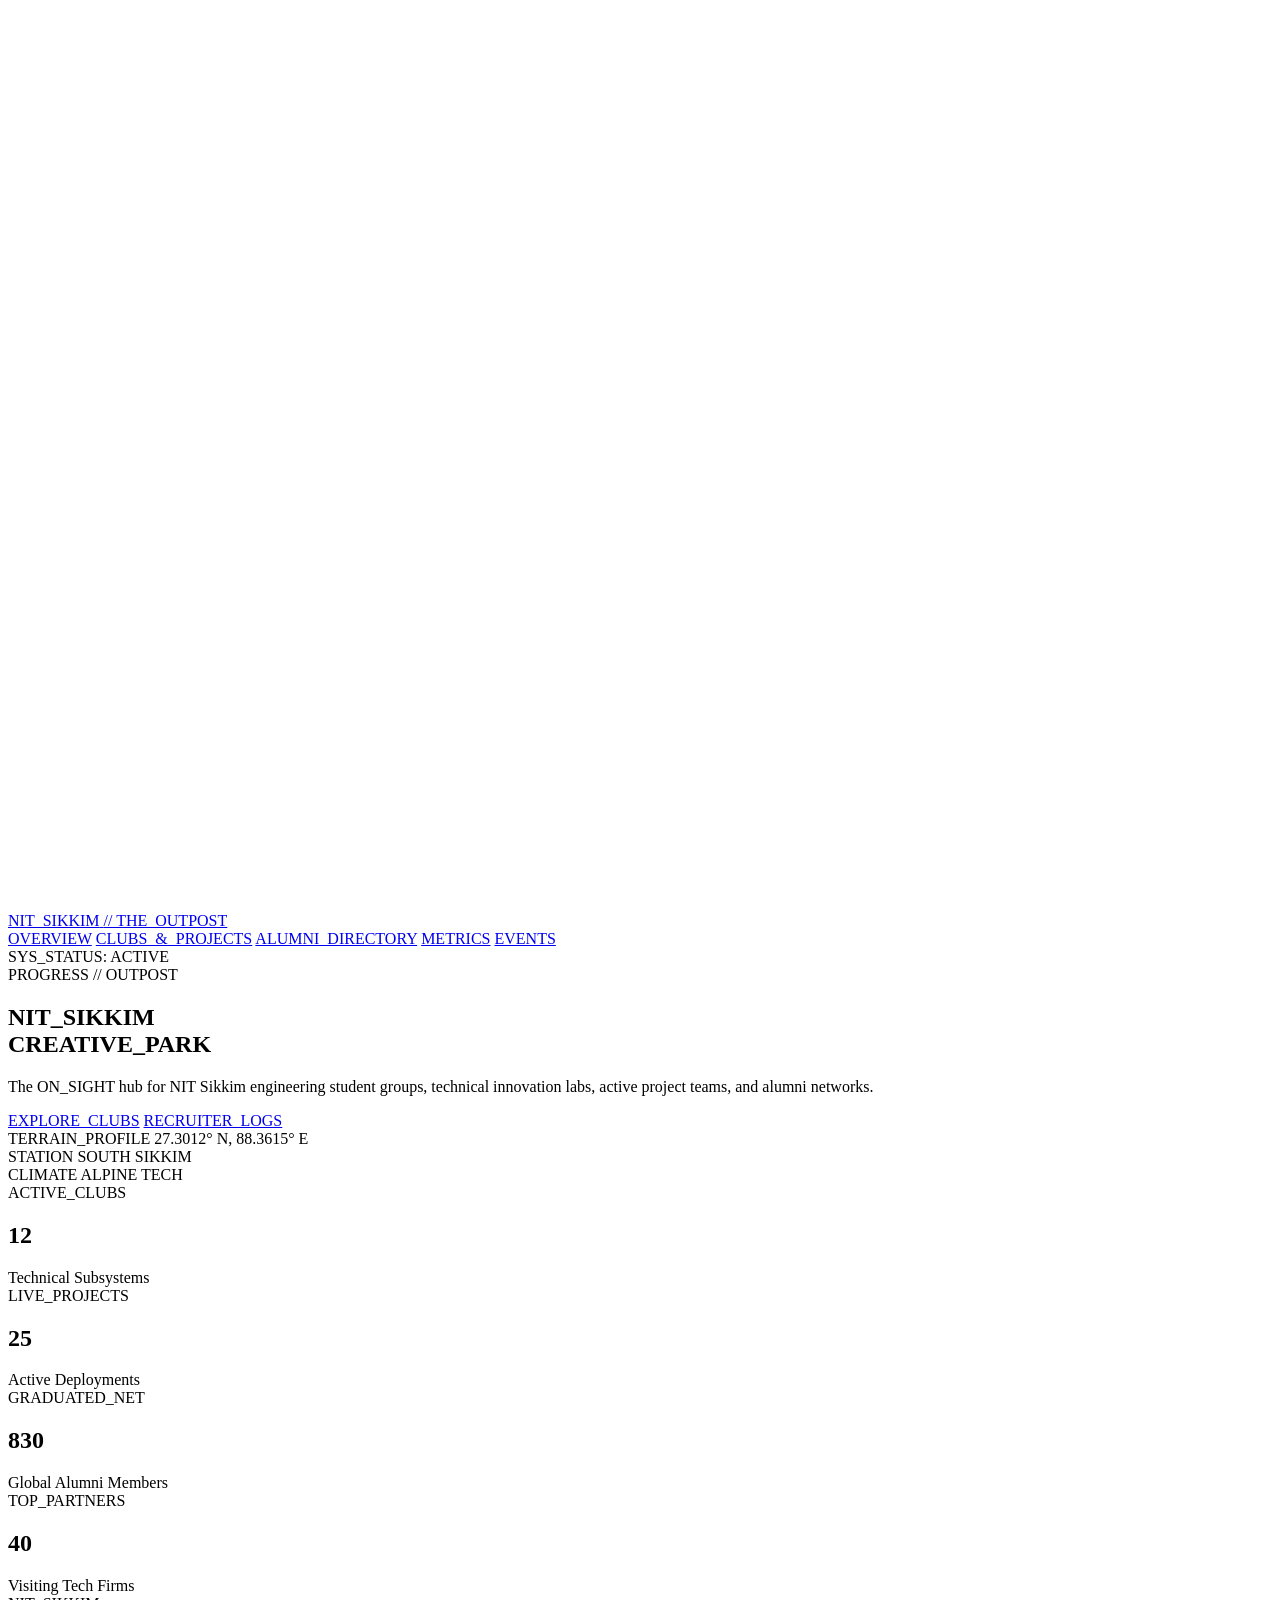
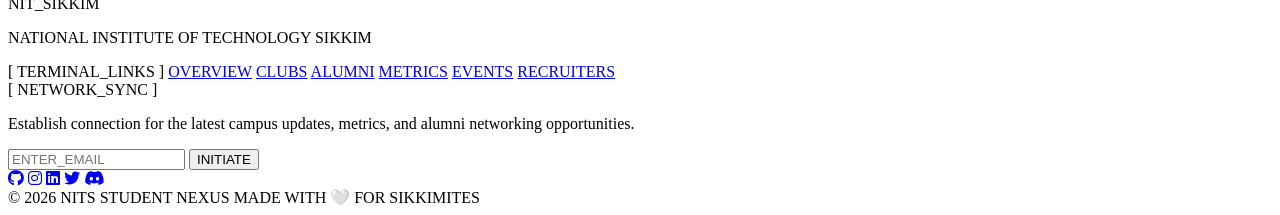
==== index.html @ b54455a4 "blank" ====
<!DOCTYPE html>
<html lang="en">
<head>
  <meta charset="UTF-8">
  <meta name="viewport" content="width=device-width, initial-scale=1.0">
  <title>CREATIVES-NIT SIKKIM</title>
  <link rel="preconnect" href="https://fonts.googleapis.com">
  <link rel="preconnect" href="https://fonts.gstatic.com" crossorigin>
  <link href="https://fonts.googleapis.com/css2?family=Space+Grotesk:wght@400;500;600;700&family=Space+Mono:wght@400;700&display=swap" rel="stylesheet">
  <link rel="stylesheet" href="styles.css">
  <link rel="stylesheet" href="https://cdnjs.cloudflare.com/ajax/libs/font-awesome/6.4.0/css/all.min.css">
</head>
<body>

  <canvas id="mountain-canvas"></canvas>

  <header class="navbar">
    <div class="nav-container">
      <a href="index.html" class="brand">
        <span class="brand-title">NIT_SIKKIM</span>
        <span class="label-mono brand-tag">// THE_OUTPOST</span>
      </a>
      
      <nav class="nav-links">
        <a href="index.html" class="nav-link">OVERVIEW</a>
        <a href="clubs.html" class="nav-link">CLUBS_&_PROJECTS</a>
        <a href="alumni.html" class="nav-link">ALUMNI_DIRECTORY</a>
        <a href="metrics.html" class="nav-link">METRICS</a>
        <a href="events.html" class="nav-link">EVENTS</a>
      </nav>

      <div class="nav-status">
        <span class="status-dot"></span>
        <span class="label-mono">SYS_STATUS: ACTIVE</span>
      </div>
    </div>
  </header>

  <main>
    <section class="hero-section">
      <div class="hero-content">
        <div class="hud-badge">
          <span class="label-mono">PROGRESS // OUTPOST</span>
        </div>
        <h1 class="headline-xl">NIT_SIKKIM<br><span class="text-glow">CREATIVE_PARK</span></h1>
        <p class="body-md hero-description">
          The ON_SIGHT hub for NIT Sikkim engineering student groups, technical innovation labs, active project teams, and alumni networks.
        </p>
        <div class="hero-actions">
          <a href="clubs.html" class="btn btn-primary">EXPLORE_CLUBS</a>
          <a href="companies.html" class="btn btn-ghost">RECRUITER_LOGS</a>
        </div>
      </div>

      <div class="terrain-hud glass-card">
        <div class="hud-header">
          <span class="label-mono">TERRAIN_PROFILE</span>
          <span class="label-mono">27.3012° N, 88.3615° E</span>
        </div>
        <div class="topography-graphic">
          <div class="topo-line line-1"></div>
          <div class="topo-line line-2"></div>
          <div class="topo-line line-3"></div>
        </div>
        <div class="hud-footer">
          <div class="hud-stat">
            <span class="label-mono">STATION</span>
            <span class="hud-val">SOUTH SIKKIM</span>
          </div>
          <div class="hud-stat">
            <span class="label-mono">CLIMATE</span>
            <span class="hud-val">ALPINE TECH</span>
          </div>
        </div>
      </div>
    </section>

    <section class="stats-section">
      <div class="grid-container stats-grid">
        <div class="glass-card stat-card">
          <span class="label-mono">ACTIVE_CLUBS</span>
          <h2 class="headline-lg count-up" data-target="12">0</h2>
          <span class="label-mono text-muted">Technical Subsystems</span>
        </div>
        <div class="glass-card stat-card">
          <span class="label-mono">LIVE_PROJECTS</span>
          <h2 class="headline-lg count-up" data-target="48">0</h2>
          <span class="label-mono text-muted">Active Deployments</span>
        </div>
        <div class="glass-card stat-card">
          <span class="label-mono">GRADUATED_NET</span>
          <h2 class="headline-lg count-up" data-target="1659">0</h2>
          <span class="label-mono text-muted">Global Alumni Members</span>
        </div>
        <div class="glass-card stat-card">
          <span class="label-mono">TOP_PARTNERS</span>
          <h2 class="headline-lg count-up" data-target="85">0</h2>
          <span class="label-mono text-muted">Visiting Tech Firms</span>
        </div>
      </div>
    </section>
  </main>

  <div id="footer-container"></div>

  <script src="script.js"></script>
</body>
</html>
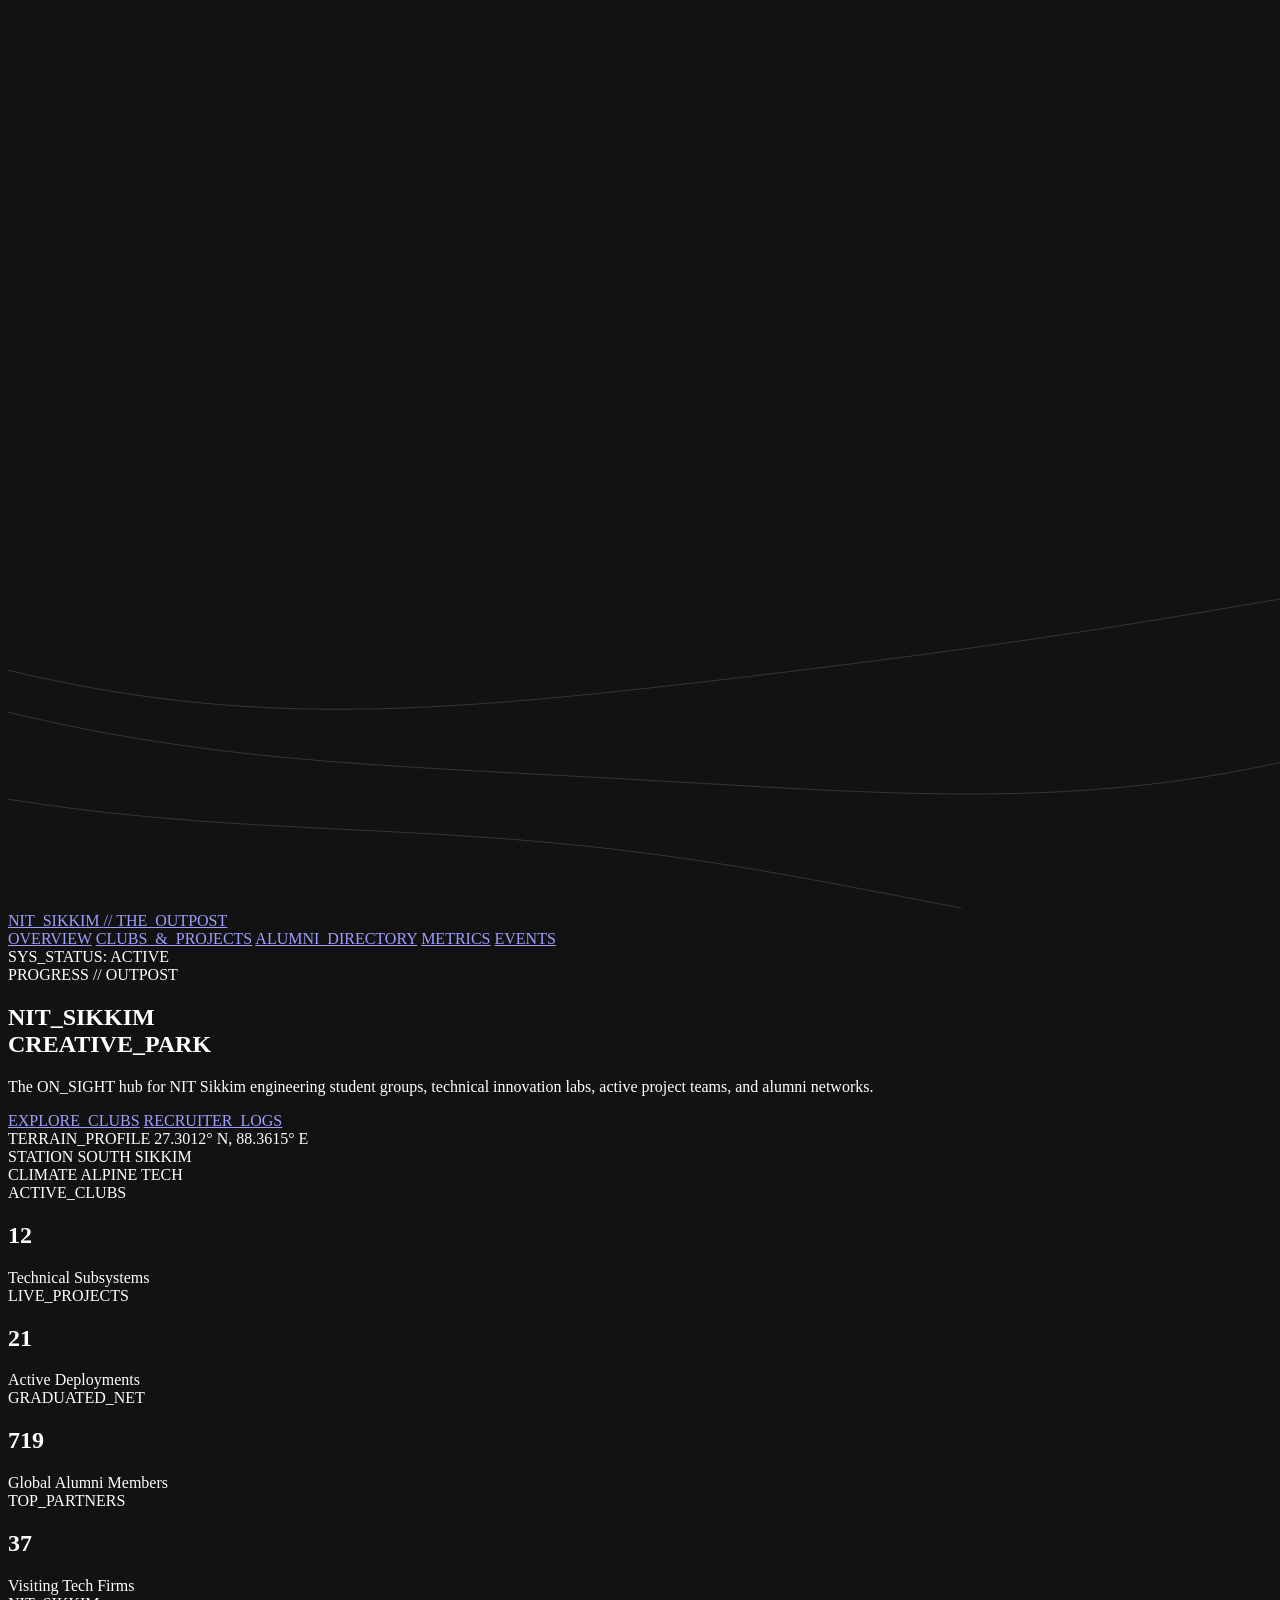
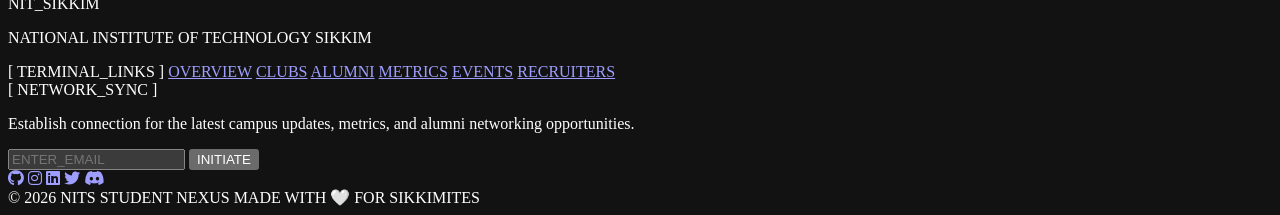
==== commit ad13d3f0: "meta tags and banner text updated to remove the word "recruiters" and replace it with "students" in " ====
--- a/index.html
+++ b/index.html
@@ -3,7 +3,60 @@
 <head>
   <meta charset="UTF-8">
   <meta name="viewport" content="width=device-width, initial-scale=1.0">
-  <title>CREATIVES-NIT SIKKIM</title>
+  <title>NIT Sikkim - Creative_Park</title>
+  <meta name="description" content="Explore NIT Sikkim student clubs, engineering projects, innovation labs, events, recruitment partners, and the alumni network in one creative hub.">
+  <meta name="keywords" content="NIT Sikkim, NIT Sikkim clubs, NIT Sikkim projects, engineering student groups, alumni network, technical innovation, Sikkim">
+  <meta name="author" content="NIT Sikkim Creative Park">
+  <meta name="application-name" content="NIT Sikkim Creative Park">
+  <meta name="theme-color" content="#131313">
+  <meta name="color-scheme" content="dark">
+  <meta name="apple-mobile-web-app-capable" content="yes">
+  <meta name="apple-mobile-web-app-title" content="NIT Sikkim Creative Park">
+  <meta name="apple-mobile-web-app-status-bar-style" content="black-translucent">
+  <meta name="robots" content="index, follow">
+  <meta name="googlebot" content="index, follow, max-image-preview:large">
+  <meta name="referrer" content="strict-origin-when-cross-origin">
+  <meta name="format-detection" content="telephone=no">
+
+  <link rel="canonical" href="https://codersonet.github.io/nitsikkim-creatives/">
+  <link rel="icon" href="favicon.svg" type="image/svg+xml">
+  <link rel="mask-icon" href="favicon.svg" color="#e4e2e0">
+  <link rel="apple-touch-icon" href="favicon.svg">
+
+  <meta property="og:type" content="website">
+  <meta property="og:site_name" content="NIT Sikkim Creative Park">
+  <meta property="og:title" content="NIT Sikkim Creative Park">
+  <meta property="og:description" content="The hub for NIT Sikkim engineering clubs, innovation projects, events, students, and alumni.">
+  <meta property="og:url" content="https://codersonet.github.io/nitsikkim-creatives/">
+  <meta property="og:locale" content="en_IN">
+  <meta property="og:image" content="https://codersonet.github.io/nitsikkim-creatives/social-preview.svg">
+  <meta property="og:image:secure_url" content="https://codersonet.github.io/nitsikkim-creatives/social-preview.svg">
+  <meta property="og:image:type" content="image/svg+xml">
+  <meta property="og:image:width" content="1200">
+  <meta property="og:image:height" content="630">
+  <meta property="og:image:alt" content="NIT Sikkim Creative Park: clubs, projects, alumni, and events">
+
+  <meta name="twitter:card" content="summary">
+  <meta name="twitter:title" content="NIT Sikkim Creative Park">
+  <meta name="twitter:description" content="The hub for NIT Sikkim engineering clubs, innovation projects, events, students, and alumni.">
+  <meta name="twitter:image" content="https://codersonet.github.io/nitsikkim-creatives/social-preview.svg">
+  <meta name="twitter:image:alt" content="NIT Sikkim Creative Park: clubs, projects, alumni, and events">
+
+  <script type="application/ld+json">
+    {
+      "@context": "https://schema.org",
+      "@type": "EducationalOrganization",
+      "name": "NIT Sikkim Creative Park",
+      "url": "https://codersonet.github.io/nitsikkim-creatives/",
+      "description": "A creative hub for NIT Sikkim engineering clubs, innovation projects, events, stud, and alumni.",
+      "parentOrganization": {
+        "@type": "CollegeOrUniversity",
+        "name": "National Institute of Technology Sikkim",
+        "alternateName": "NIT Sikkim"
+      }
+    }
+  </script>
+
   <link rel="preconnect" href="https://fonts.googleapis.com">
   <link rel="preconnect" href="https://fonts.gstatic.com" crossorigin>
   <link href="https://fonts.googleapis.com/css2?family=Space+Grotesk:wght@400;500;600;700&family=Space+Mono:wght@400;700&display=swap" rel="stylesheet">
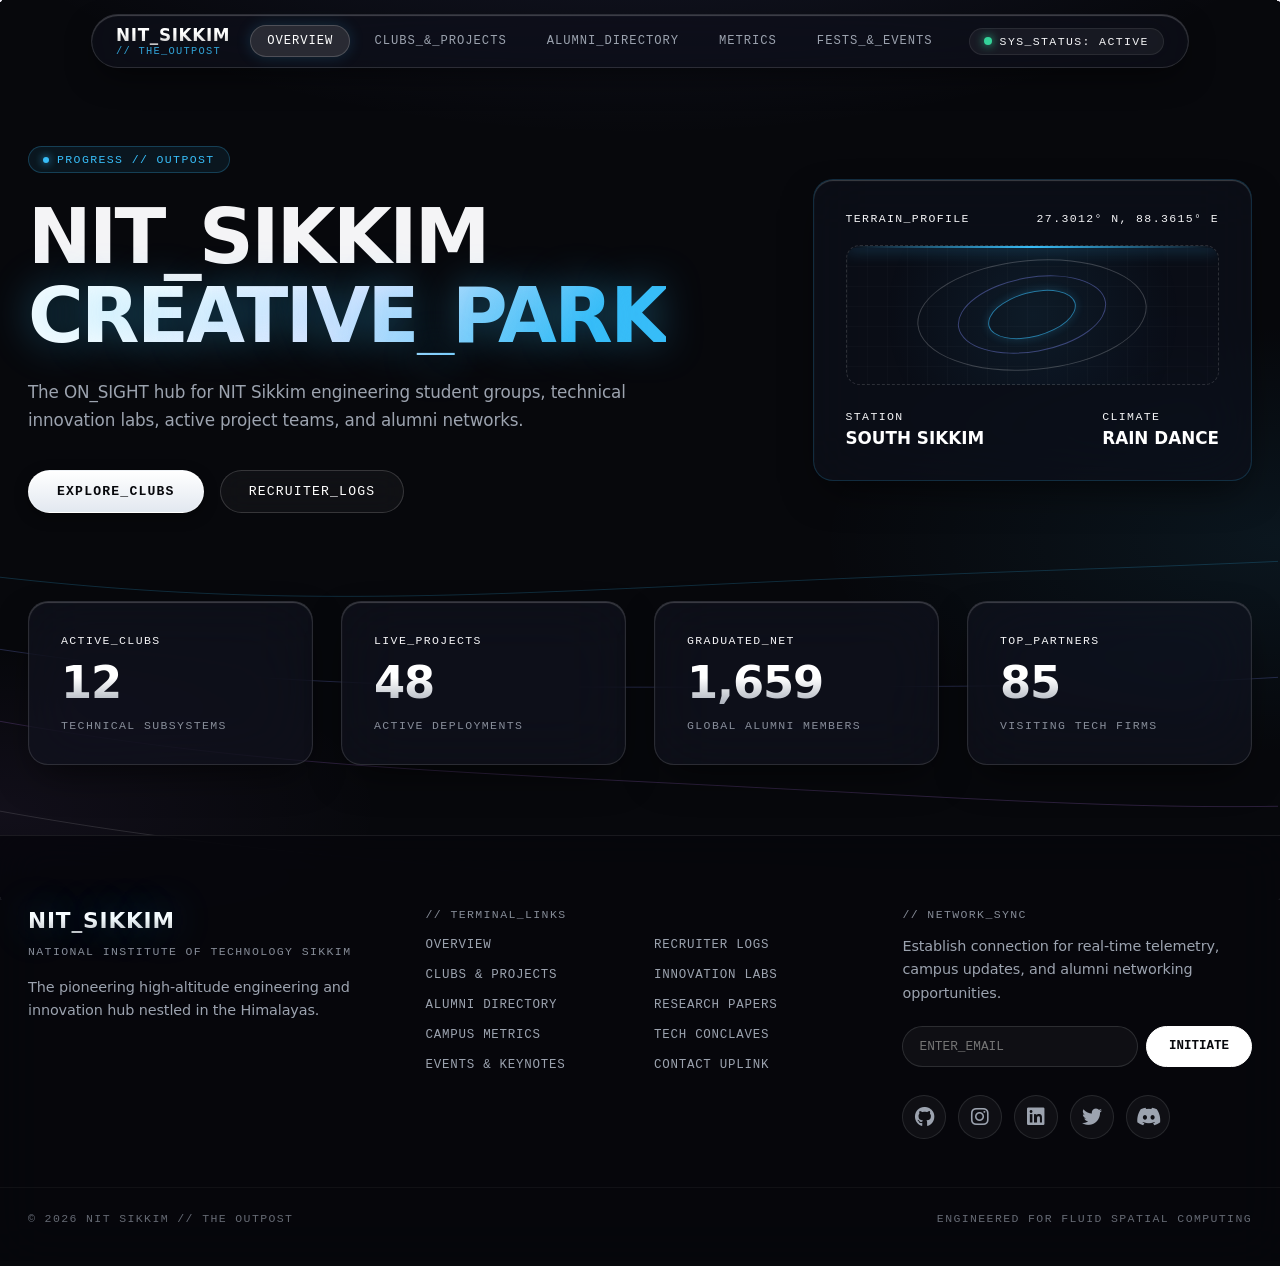
==== commit f4f90184: "updated v2.0.2.6.10" ====
--- a/index.html
+++ b/index.html
@@ -79,7 +79,7 @@
         <a href="clubs.html" class="nav-link">CLUBS_&_PROJECTS</a>
         <a href="alumni.html" class="nav-link">ALUMNI_DIRECTORY</a>
         <a href="metrics.html" class="nav-link">METRICS</a>
-        <a href="events.html" class="nav-link">EVENTS</a>
+        <a href="events.html" class="nav-link">FESTS_&_EVENTS</a>
       </nav>
 
       <div class="nav-status">
@@ -122,7 +122,7 @@
           </div>
           <div class="hud-stat">
             <span class="label-mono">CLIMATE</span>
-            <span class="hud-val">ALPINE TECH</span>
+            <span class="hud-val">RAIN DANCE</span>
           </div>
         </div>
       </div>
--- a/styles.css
+++ b/styles.css
@@ -0,0 +1,1779 @@
+/* ==========================================================================
+   NIT SIKKIM // THE OUTPOST
+   Futuristic WWDC-Inspired Spatial Design System
+   Crafted with Apple Human Interface & Emil Kowalski Design Engineering Principles
+   ========================================================================== */
+
+:root {
+  /* Futuristic WWDC Spatial Palette */
+  --surface: #07080c;
+  --surface-dim: #050608;
+  --surface-bright: #1c1e28;
+  --surface-container-lowest: #030406;
+  --surface-container-low: #0c0e15;
+  --surface-container: #121420;
+  --surface-container-high: #1a1d2c;
+  --surface-container-highest: #24283c;
+
+  /* Translucent Liquid Glass Materials */
+  --glass-bg: rgba(18, 20, 32, 0.62);
+  --glass-bg-hover: rgba(26, 29, 46, 0.72);
+  --glass-border: rgba(255, 255, 255, 0.12);
+  --glass-border-hover: rgba(255, 255, 255, 0.28);
+  --glass-specular: inset 0 1px 1px 0 rgba(255, 255, 255, 0.2);
+
+  /* Apple / WWDC Keynote Accents */
+  --wwdc-cyan: #38bdf8;
+  --wwdc-indigo: #818cf8;
+  --wwdc-purple: #c084fc;
+  --wwdc-emerald: #34d399;
+  --wwdc-glow: rgba(56, 189, 248, 0.35);
+
+  --on-surface: #f4f4f6;
+  --on-surface-variant: #9ca3af;
+  --outline: #4b5563;
+  --outline-variant: rgba(255, 255, 255, 0.08);
+
+  --primary: #ffffff;
+  --on-primary: #07080c;
+  --secondary: #d1d5db;
+  --tertiary: #ffffff;
+
+  /* Motion & Easing Curves (WWDC Fluid Springs & Emil Curves) */
+  --ease-spring: cubic-bezier(0.16, 1, 0.3, 1);
+  --ease-out: cubic-bezier(0.23, 1, 0.32, 1);
+  --ease-in-out: cubic-bezier(0.77, 0, 0.175, 1);
+
+  /* Typography */
+  --font-heading: -apple-system, BlinkMacSystemFont, 'SF Pro Display', 'Space Grotesk', system-ui, sans-serif;
+  --font-mono: 'Space Mono', SFMono-Regular, Menlo, Monaco, Consolas, monospace;
+
+  /* Spatial Geometry */
+  --radius-sm: 6px;
+  --radius-default: 10px;
+  --radius-md: 14px;
+  --radius-lg: 20px;
+  --radius-pill: 9999px;
+
+  /* Layout Spacing */
+  --gutter: 28px;
+  --max-width: 1360px;
+}
+
+/* --------------------------------------------------------------------------
+   Global Reset & Base Foundations
+   -------------------------------------------------------------------------- */
+*, *::before, *::after {
+  box-sizing: border-box;
+  margin: 0;
+  padding: 0;
+  -webkit-font-smoothing: antialiased;
+  -moz-osx-font-smoothing: grayscale;
+}
+
+html {
+  scroll-behavior: smooth;
+  background-color: var(--surface);
+  color: var(--on-surface);
+  font-family: var(--font-heading);
+  text-rendering: optimizeLegibility;
+}
+
+body {
+  overflow-x: hidden;
+  position: relative;
+  min-height: 100vh;
+  display: flex;
+  flex-direction: column;
+  background-color: var(--surface);
+  background-image: 
+    radial-gradient(ellipse 80% 50% at 50% -20%, rgba(129, 140, 248, 0.15), transparent 70%),
+    radial-gradient(ellipse 60% 40% at 100% 60%, rgba(56, 189, 248, 0.08), transparent 60%),
+    radial-gradient(ellipse 50% 30% at 0% 90%, rgba(192, 132, 252, 0.06), transparent 60%);
+  background-attachment: fixed;
+}
+
+main {
+  flex: 1;
+  position: relative;
+  z-index: 1;
+}
+
+/* --------------------------------------------------------------------------
+   Dynamic Mountain & Ambient Spatial Canvas
+   -------------------------------------------------------------------------- */
+#mountain-canvas {
+  position: fixed;
+  top: 0;
+  left: 0;
+  width: 100vw;
+  height: 100vh;
+  z-index: 0;
+  pointer-events: none;
+  opacity: 1;
+  transition: opacity 300ms ease;
+}
+
+/* --------------------------------------------------------------------------
+   Typography Hierarchy (Optical Sizing, Tracking & Tight Leading)
+   -------------------------------------------------------------------------- */
+.headline-xl {
+  font-size: clamp(2.75rem, 7vw, 4.75rem);
+  font-weight: 800;
+  line-height: 1.04;
+  letter-spacing: -0.035em;
+  font-optical-sizing: auto;
+}
+
+.headline-lg {
+  font-size: clamp(1.85rem, 4.5vw, 2.75rem);
+  font-weight: 700;
+  line-height: 1.14;
+  letter-spacing: -0.025em;
+  font-optical-sizing: auto;
+}
+
+.body-md {
+  font-size: 1.05rem;
+  font-weight: 400;
+  line-height: 1.65;
+  color: var(--on-surface-variant);
+  letter-spacing: -0.008em;
+}
+
+.label-mono {
+  font-family: var(--font-mono);
+  font-size: 0.72rem;
+  letter-spacing: 0.12em;
+  text-transform: uppercase;
+  font-weight: 500;
+}
+
+/* WWDC Glow & Text Accents */
+.text-glow {
+  background: linear-gradient(135deg, #ffffff 20%, #e0e7ff 50%, var(--wwdc-cyan) 85%);
+  -webkit-background-clip: text;
+  background-clip: text;
+  -webkit-text-fill-color: transparent;
+  display: inline-block;
+  text-shadow: 0 0 40px rgba(56, 189, 248, 0.4);
+}
+
+.text-muted {
+  color: var(--on-surface-variant);
+  opacity: 0.85;
+}
+
+.text-primary {
+  color: var(--primary);
+}
+
+/* --------------------------------------------------------------------------
+   Futuristic Glassmorphism & Specular Spotlight Cards
+   -------------------------------------------------------------------------- */
+.glass-card {
+  background: var(--glass-bg);
+  backdrop-filter: blur(32px) saturate(190%);
+  -webkit-backdrop-filter: blur(32px) saturate(190%);
+  border: 1px solid var(--glass-border);
+  box-shadow: 
+    0 16px 40px -12px rgba(0, 0, 0, 0.65),
+    var(--glass-specular);
+  border-radius: var(--radius-lg);
+  padding: 32px;
+  position: relative;
+  overflow: hidden;
+  transform: translateZ(0);
+  transition: 
+    transform 220ms var(--ease-spring),
+    border-color 220ms ease,
+    background-color 220ms ease,
+    box-shadow 220ms var(--ease-spring);
+}
+
+/* Interactive Cursor Spotlight Glow (Updated via JS pointer tracking) */
+.glass-card::before {
+  content: '';
+  position: absolute;
+  inset: 0;
+  background: radial-gradient(
+    500px circle at var(--mouse-x, 50%) var(--mouse-y, 50%),
+    rgba(255, 255, 255, 0.09),
+    transparent 50%
+  );
+  opacity: 0;
+  transition: opacity 300ms ease;
+  pointer-events: none;
+  z-index: 1;
+}
+
+/* Specular Hairline Shimmer */
+.glass-card::after {
+  content: '';
+  position: absolute;
+  top: 0;
+  left: -150%;
+  width: 100%;
+  height: 100%;
+  background: linear-gradient(
+    115deg,
+    transparent 20%,
+    rgba(255, 255, 255, 0.08) 50%,
+    transparent 80%
+  );
+  pointer-events: none;
+  transition: transform 600ms ease;
+}
+
+@media (hover: hover) and (pointer: fine) {
+  .glass-card:hover {
+    background-color: var(--glass-bg-hover);
+    border-color: var(--glass-border-hover);
+    transform: translateY(-4px);
+    box-shadow: 
+      0 24px 50px -12px rgba(0, 0, 0, 0.75),
+      0 0 30px -5px rgba(56, 189, 248, 0.15),
+      var(--glass-specular);
+  }
+
+  .glass-card:hover::before {
+    opacity: 1;
+  }
+
+  .glass-card:hover::after {
+    transform: translateX(250%);
+  }
+}
+
+/* Instant Tactile Feedback on Card Press */
+.glass-card:active {
+  transform: scale(0.985) translateY(-2px);
+  transition: transform 100ms var(--ease-out);
+}
+
+/* Layout Grid Container */
+.grid-container {
+  display: grid;
+  gap: var(--gutter);
+  max-width: var(--max-width);
+  margin: 0 auto;
+  padding: 0 var(--gutter);
+}
+
+/* --------------------------------------------------------------------------
+   WWDC Floating Capsule Navbar (VisionOS Style)
+   -------------------------------------------------------------------------- */
+.navbar {
+  position: sticky;
+  top: 14px;
+  z-index: 1000;
+  max-width: var(--max-width);
+  margin: 0 auto 12px;
+  padding: 0 var(--gutter);
+}
+
+.nav-container {
+  background: rgba(14, 16, 26, 0.72);
+  backdrop-filter: blur(28px) saturate(200%);
+  -webkit-backdrop-filter: blur(28px) saturate(200%);
+  border: 1px solid rgba(255, 255, 255, 0.13);
+  box-shadow: 
+    0 12px 32px -8px rgba(0, 0, 0, 0.6),
+    inset 0 1px 1px 0 rgba(255, 255, 255, 0.22);
+  border-radius: var(--radius-pill);
+  padding: 10px 24px;
+  display: flex;
+  align-items: center;
+  justify-content: space-between;
+  gap: 20px;
+  transition: border-color 200ms ease, box-shadow 200ms ease;
+}
+
+.brand {
+  display: flex;
+  flex-direction: column;
+  text-decoration: none;
+  color: inherit;
+  transition: transform 140ms var(--ease-spring);
+}
+
+.brand:active {
+  transform: scale(0.97);
+}
+
+.brand-title {
+  font-weight: 800;
+  letter-spacing: 0.04em;
+  font-size: 1.05rem;
+  background: linear-gradient(180deg, #ffffff 40%, #c7c6c6 100%);
+  -webkit-background-clip: text;
+  background-clip: text;
+  -webkit-text-fill-color: transparent;
+}
+
+.brand-tag {
+  color: var(--wwdc-cyan);
+  font-size: 0.65rem;
+  letter-spacing: 0.12em;
+  opacity: 0.85;
+}
+
+.nav-links {
+  display: flex;
+  align-items: center;
+  gap: 8px;
+}
+
+.nav-link {
+  color: var(--on-surface-variant);
+  text-decoration: none;
+  font-family: var(--font-mono);
+  font-size: 0.76rem;
+  letter-spacing: 0.08em;
+  padding: 8px 16px;
+  border-radius: var(--radius-pill);
+  position: relative;
+  transition: 
+    color 160ms ease, 
+    background-color 160ms ease, 
+    transform 120ms var(--ease-spring);
+}
+
+.nav-link:active {
+  transform: scale(0.95);
+}
+
+@media (hover: hover) and (pointer: fine) {
+  .nav-link:hover {
+    color: var(--primary);
+    background: rgba(255, 255, 255, 0.06);
+  }
+}
+
+.nav-link.active {
+  color: var(--primary);
+  background: rgba(255, 255, 255, 0.12);
+  border: 1px solid rgba(255, 255, 255, 0.18);
+  box-shadow: 0 0 15px rgba(56, 189, 248, 0.18);
+}
+
+.nav-status {
+  display: flex;
+  align-items: center;
+  gap: 8px;
+  background: rgba(255, 255, 255, 0.05);
+  padding: 6px 14px;
+  border-radius: var(--radius-pill);
+  border: 1px solid rgba(255, 255, 255, 0.08);
+}
+
+.status-dot {
+  width: 8px;
+  height: 8px;
+  background-color: var(--wwdc-emerald);
+  border-radius: 50%;
+  box-shadow: 0 0 10px var(--wwdc-emerald);
+  animation: pulse-glow 2.5s infinite ease-in-out;
+}
+
+@keyframes pulse-glow {
+  0%, 100% {
+    transform: scale(1);
+    opacity: 1;
+    box-shadow: 0 0 10px var(--wwdc-emerald);
+  }
+  50% {
+    transform: scale(0.85);
+    opacity: 0.6;
+    box-shadow: 0 0 4px var(--wwdc-emerald);
+  }
+}
+
+/* --------------------------------------------------------------------------
+   Page Header Section
+   -------------------------------------------------------------------------- */
+.page-header {
+  max-width: var(--max-width);
+  margin: 0 auto;
+  padding: 64px var(--gutter) 36px;
+  position: relative;
+}
+
+.page-header p {
+  margin-top: 14px;
+  max-width: 660px;
+}
+
+/* --------------------------------------------------------------------------
+   Tactile WWDC Buttons (Instant 1:1 Response & Spring Dynamics)
+   -------------------------------------------------------------------------- */
+.btn {
+  display: inline-flex;
+  align-items: center;
+  justify-content: center;
+  padding: 13px 28px;
+  font-family: var(--font-mono);
+  font-size: 0.82rem;
+  letter-spacing: 0.09em;
+  text-decoration: none;
+  border-radius: var(--radius-pill);
+  cursor: pointer;
+  border: 1px solid transparent;
+  position: relative;
+  overflow: hidden;
+  transform: translateZ(0);
+  transition: 
+    transform 140ms var(--ease-spring),
+    box-shadow 160ms ease,
+    background-color 160ms ease,
+    border-color 160ms ease,
+    color 160ms ease;
+}
+
+/* Tactile Click Physics */
+.btn:active {
+  transform: scale(0.96) !important;
+  transition: transform 80ms var(--ease-out) !important;
+}
+
+.btn-primary {
+  background: linear-gradient(180deg, #ffffff 0%, #e2e8f0 100%);
+  color: var(--on-primary);
+  border-color: rgba(255, 255, 255, 0.4);
+  font-weight: 700;
+  box-shadow: 
+    0 4px 14px rgba(0, 0, 0, 0.4),
+    inset 0 1px 0 rgba(255, 255, 255, 0.8);
+}
+
+@media (hover: hover) and (pointer: fine) {
+  .btn-primary:hover {
+    box-shadow: 
+      0 6px 24px rgba(255, 255, 255, 0.28),
+      0 0 20px rgba(56, 189, 248, 0.35);
+    transform: translateY(-2px);
+  }
+}
+
+.btn-ghost {
+  background: rgba(255, 255, 255, 0.04);
+  color: var(--primary);
+  border-color: rgba(255, 255, 255, 0.16);
+  backdrop-filter: blur(12px);
+  -webkit-backdrop-filter: blur(12px);
+}
+
+@media (hover: hover) and (pointer: fine) {
+  .btn-ghost:hover {
+    background: rgba(255, 255, 255, 0.12);
+    border-color: rgba(255, 255, 255, 0.4);
+    box-shadow: 0 0 16px rgba(255, 255, 255, 0.12);
+    transform: translateY(-2px);
+  }
+}
+
+/* --------------------------------------------------------------------------
+   Hero Section & Spatial Layout
+   -------------------------------------------------------------------------- */
+.hero-section {
+  max-width: var(--max-width);
+  margin: 0 auto;
+  padding: 80px var(--gutter) 48px;
+  display: grid;
+  grid-template-columns: 1.25fr 0.75fr;
+  gap: 52px;
+  align-items: center;
+}
+
+.hud-badge {
+  display: inline-flex;
+  align-items: center;
+  gap: 8px;
+  padding: 6px 14px;
+  background: rgba(56, 189, 248, 0.08);
+  border: 1px solid rgba(56, 189, 248, 0.25);
+  border-radius: var(--radius-pill);
+  margin-bottom: 24px;
+  color: var(--wwdc-cyan);
+}
+
+.hud-badge::before {
+  content: '';
+  width: 6px;
+  height: 6px;
+  background-color: var(--wwdc-cyan);
+  border-radius: 50%;
+  box-shadow: 0 0 8px var(--wwdc-cyan);
+}
+
+.hero-description {
+  margin: 24px 0 36px;
+  max-width: 600px;
+}
+
+.hero-actions {
+  display: flex;
+  gap: 16px;
+}
+
+/* --------------------------------------------------------------------------
+   Futuristic Topography HUD Widget (Alpine Radar Scanner)
+   -------------------------------------------------------------------------- */
+.terrain-hud {
+  display: flex;
+  flex-direction: column;
+  gap: 20px;
+  background: rgba(14, 16, 26, 0.7);
+  border-color: rgba(56, 189, 248, 0.18);
+}
+
+.hud-header,
+.hud-footer {
+  display: flex;
+  justify-content: space-between;
+  align-items: center;
+}
+
+.topography-graphic {
+  height: 140px;
+  border: 1px dashed rgba(255, 255, 255, 0.14);
+  border-radius: var(--radius-md);
+  position: relative;
+  overflow: hidden;
+  display: flex;
+  align-items: center;
+  justify-content: center;
+  background: 
+    radial-gradient(circle at center, rgba(56, 189, 248, 0.08) 0%, transparent 75%),
+    linear-gradient(rgba(255, 255, 255, 0.02) 1px, transparent 1px),
+    linear-gradient(90deg, rgba(255, 255, 255, 0.02) 1px, transparent 1px);
+  background-size: 100% 100%, 20px 20px, 20px 20px;
+}
+
+/* Radar Laser Beam Sweep */
+.topography-graphic::before {
+  content: '';
+  position: absolute;
+  top: 0;
+  left: 0;
+  width: 100%;
+  height: 2px;
+  background: linear-gradient(90deg, transparent, var(--wwdc-cyan), transparent);
+  box-shadow: 0 0 15px var(--wwdc-cyan);
+  animation: radar-scan 3s ease-in-out infinite alternate;
+}
+
+@keyframes radar-scan {
+  0% {
+    top: 5%;
+    opacity: 0.3;
+  }
+  50% {
+    opacity: 0.9;
+  }
+  100% {
+    top: 92%;
+    opacity: 0.3;
+  }
+}
+
+.topo-line {
+  position: absolute;
+  border: 1px solid rgba(56, 189, 248, 0.35);
+  border-radius: 50%;
+  transition: transform 300ms ease;
+}
+
+.line-1 {
+  width: 90px;
+  height: 45px;
+  transform: rotate(-15deg);
+  border-color: rgba(56, 189, 248, 0.6);
+  box-shadow: 0 0 10px rgba(56, 189, 248, 0.2);
+}
+
+.line-2 {
+  width: 150px;
+  height: 75px;
+  transform: rotate(-10deg);
+  border-color: rgba(129, 140, 248, 0.4);
+}
+
+.line-3 {
+  width: 230px;
+  height: 110px;
+  transform: rotate(-5deg);
+  border-color: rgba(255, 255, 255, 0.2);
+}
+
+.hud-val {
+  display: block;
+  font-family: var(--font-heading);
+  font-weight: 700;
+  font-size: 1.05rem;
+  margin-top: 4px;
+  color: var(--primary);
+}
+
+/* --------------------------------------------------------------------------
+   Live Telemetry Stats Section
+   -------------------------------------------------------------------------- */
+.stats-section {
+  padding: 40px 0 70px;
+}
+
+.stats-grid {
+  grid-template-columns: repeat(auto-fit, minmax(250px, 1fr));
+}
+
+.stat-card {
+  display: flex;
+  flex-direction: column;
+  gap: 10px;
+}
+
+.stat-card .headline-lg {
+  font-size: 2.8rem;
+  font-weight: 800;
+  color: var(--primary);
+  background: linear-gradient(180deg, #ffffff 40%, #9ca3af 100%);
+  -webkit-background-clip: text;
+  background-clip: text;
+  -webkit-text-fill-color: transparent;
+}
+
+/* --------------------------------------------------------------------------
+   Clubs, Projects, Alumni & Sections
+   -------------------------------------------------------------------------- */
+.clubs-section,
+.alumni-section,
+.companies-section,
+.metrics-detailed-section,
+.events-section {
+  padding: 40px 0 88px;
+}
+
+.section-header {
+  max-width: var(--max-width);
+  margin: 0 auto 36px;
+  padding: 0 var(--gutter);
+  display: flex;
+  justify-content: space-between;
+  align-items: flex-end;
+  flex-wrap: wrap;
+  gap: 20px;
+}
+
+/* Interactive Category Filter Pills */
+.filter-bar {
+  display: flex;
+  gap: 10px;
+  flex-wrap: wrap;
+}
+
+.filter-btn {
+  background: rgba(255, 255, 255, 0.04);
+  border: 1px solid rgba(255, 255, 255, 0.1);
+  color: var(--on-surface-variant);
+  padding: 8px 18px;
+  font-family: var(--font-mono);
+  font-size: 0.74rem;
+  letter-spacing: 0.08em;
+  border-radius: var(--radius-pill);
+  cursor: pointer;
+  transition: 
+    background-color 160ms ease,
+    border-color 160ms ease,
+    color 160ms ease,
+    transform 120ms var(--ease-spring),
+    box-shadow 160ms ease;
+}
+
+.filter-btn:active {
+  transform: scale(0.95);
+}
+
+@media (hover: hover) and (pointer: fine) {
+  .filter-btn:hover {
+    background: rgba(255, 255, 255, 0.1);
+    color: var(--primary);
+    border-color: rgba(255, 255, 255, 0.25);
+  }
+}
+
+.filter-btn.active {
+  background: var(--primary);
+  color: var(--on-primary);
+  border-color: var(--primary);
+  font-weight: 700;
+  box-shadow: 0 0 20px rgba(255, 255, 255, 0.35);
+}
+
+.projects-grid {
+  grid-template-columns: repeat(auto-fill, minmax(350px, 1fr));
+}
+
+.project-card {
+  display: flex;
+  flex-direction: column;
+  justify-content: space-between;
+  height: 100%;
+}
+
+.card-header {
+  display: flex;
+  justify-content: space-between;
+  align-items: center;
+  margin-bottom: 14px;
+}
+
+.card-title {
+  font-size: 1.45rem;
+  font-weight: 700;
+  margin-bottom: 10px;
+  letter-spacing: -0.015em;
+}
+
+.progress-container {
+  margin: 24px 0 16px;
+}
+
+.progress-bar {
+  height: 5px;
+  background: rgba(255, 255, 255, 0.08);
+  border-radius: var(--radius-pill);
+  overflow: hidden;
+  margin-top: 8px;
+  position: relative;
+}
+
+.progress-fill {
+  height: 100%;
+  background: linear-gradient(90deg, var(--wwdc-indigo), var(--wwdc-cyan));
+  box-shadow: 0 0 10px rgba(56, 189, 248, 0.5);
+  border-radius: var(--radius-pill);
+  transition: width 600ms var(--ease-spring);
+}
+
+.card-footer {
+  display: flex;
+  justify-content: space-between;
+  align-items: center;
+  margin-top: 20px;
+  padding-top: 18px;
+  border-top: 1px solid rgba(255, 255, 255, 0.08);
+}
+
+/* --------------------------------------------------------------------------
+   Alumni Directory Cards
+   -------------------------------------------------------------------------- */
+.alumni-grid {
+  grid-template-columns: repeat(auto-fill, minmax(320px, 1fr));
+}
+
+.alumni-card {
+  display: flex;
+  flex-direction: column;
+  gap: 14px;
+}
+
+.alumni-badge {
+  display: inline-block;
+  align-self: flex-start;
+  font-family: var(--font-mono);
+  font-size: 0.68rem;
+  background: rgba(56, 189, 248, 0.12);
+  color: var(--wwdc-cyan);
+  padding: 4px 10px;
+  border-radius: var(--radius-pill);
+  border: 1px solid rgba(56, 189, 248, 0.25);
+  letter-spacing: 0.08em;
+}
+
+.alumni-name {
+  font-size: 1.35rem;
+  font-weight: 700;
+  letter-spacing: -0.015em;
+}
+
+.alumni-tags {
+  display: flex;
+  align-items: center;
+  gap: 8px;
+  margin-top: auto;
+  flex-wrap: wrap;
+}
+
+.chip {
+  font-family: var(--font-mono);
+  font-size: 0.7rem;
+  background: rgba(255, 255, 255, 0.05);
+  border: 1px solid rgba(255, 255, 255, 0.09);
+  padding: 4px 12px;
+  border-radius: var(--radius-pill);
+  color: var(--on-surface-variant);
+}
+
+.chip-btn {
+  display: inline-flex;
+  align-items: center;
+  gap: 4px;
+  font-family: var(--font-mono);
+  font-size: 0.72rem;
+  background: rgba(255, 255, 255, 0.08);
+  border: 1px solid rgba(255, 255, 255, 0.14);
+  padding: 5px 14px;
+  border-radius: var(--radius-pill);
+  color: var(--primary);
+  text-decoration: none;
+  cursor: pointer;
+  margin-left: auto;
+  transition: 
+    transform 140ms var(--ease-spring),
+    background-color 160ms ease,
+    border-color 160ms ease,
+    box-shadow 160ms ease;
+}
+
+.chip-btn:active {
+  transform: scale(0.95);
+}
+
+@media (hover: hover) and (pointer: fine) {
+  .chip-btn:hover {
+    background: var(--primary);
+    color: var(--on-primary);
+    border-color: var(--primary);
+    box-shadow: 0 0 16px rgba(255, 255, 255, 0.3);
+    transform: translateY(-2px);
+  }
+}
+
+/* --------------------------------------------------------------------------
+   Infinite Partner Marquee (Hardware-Accelerated Composite Path)
+   -------------------------------------------------------------------------- */
+.marquee-wrapper {
+  width: 100%;
+  overflow: hidden;
+  padding: 44px 0;
+  position: relative;
+  background: rgba(10, 12, 18, 0.5);
+  border-top: 1px solid rgba(255, 255, 255, 0.08);
+  border-bottom: 1px solid rgba(255, 255, 255, 0.08);
+  margin: 48px 0;
+  mask-image: linear-gradient(90deg, transparent 0%, #000 15%, #000 85%, transparent 100%);
+  -webkit-mask-image: linear-gradient(90deg, transparent 0%, #000 15%, #000 85%, transparent 100%);
+}
+
+.marquee-track {
+  display: flex;
+  align-items: center;
+  gap: 48px;
+  width: max-content;
+  will-change: transform;
+  animation: marquee-slide 60s linear infinite;
+}
+
+@media (hover: hover) and (pointer: fine) {
+  .marquee-track:hover {
+    animation-play-state: paused;
+  }
+}
+
+@keyframes marquee-slide {
+  0% {
+    transform: translate3d(0, 0, 0);
+  }
+  100% {
+    transform: translate3d(-50%, 0, 0);
+  }
+}
+
+.company-badge {
+  display: flex;
+  align-items: center;
+  gap: 14px;
+  padding: 16px 30px;
+  background: rgba(22, 25, 38, 0.65);
+  border: 1px solid rgba(255, 255, 255, 0.1);
+  border-radius: var(--radius-md);
+  backdrop-filter: blur(16px);
+  -webkit-backdrop-filter: blur(16px);
+  cursor: pointer;
+  white-space: nowrap;
+  transition: 
+    transform 160ms var(--ease-spring),
+    border-color 160ms ease,
+    background-color 160ms ease,
+    box-shadow 160ms ease;
+}
+
+.company-badge:active {
+  transform: scale(0.96);
+}
+
+@media (hover: hover) and (pointer: fine) {
+  .company-badge:hover {
+    border-color: rgba(255, 255, 255, 0.35);
+    background: rgba(30, 34, 52, 0.85);
+    box-shadow: 0 0 25px rgba(56, 189, 248, 0.2);
+    transform: translateY(-2px);
+  }
+}
+
+.company-logo-svg {
+  width: 28px;
+  height: 28px;
+  fill: var(--on-surface-variant);
+  transition: fill 160ms ease, filter 160ms ease;
+}
+
+.company-badge:hover .company-logo-svg {
+  fill: var(--primary);
+  filter: drop-shadow(0 0 8px rgba(255, 255, 255, 0.6));
+}
+
+.company-name {
+  font-family: var(--font-heading);
+  font-weight: 600;
+  font-size: 1.05rem;
+  letter-spacing: 0.04em;
+  color: var(--on-surface);
+}
+
+/* --------------------------------------------------------------------------
+   Futuristic WWDC Modal Dialog (Spring Physics & Spatial Backdrop)
+   -------------------------------------------------------------------------- */
+.modal-overlay {
+  position: fixed;
+  inset: 0;
+  width: 100vw;
+  height: 100vh;
+  background: rgba(4, 5, 8, 0.82);
+  backdrop-filter: blur(24px) saturate(180%);
+  -webkit-backdrop-filter: blur(24px) saturate(180%);
+  z-index: 2000;
+  display: flex;
+  align-items: center;
+  justify-content: center;
+  opacity: 0;
+  pointer-events: none;
+  transition: opacity 220ms var(--ease-out);
+}
+
+.modal-overlay.active {
+  opacity: 1;
+  pointer-events: all;
+}
+
+.modal-content {
+  max-width: 620px;
+  width: 90%;
+  position: relative;
+  display: flex;
+  flex-direction: column;
+  gap: 18px;
+  background: rgba(18, 22, 36, 0.88);
+  border: 1px solid rgba(255, 255, 255, 0.2);
+  box-shadow: 
+    0 32px 80px -16px rgba(0, 0, 0, 0.85),
+    0 0 40px -10px rgba(56, 189, 248, 0.25),
+    var(--glass-specular);
+  transform: scale(0.95) translateY(8px);
+  opacity: 0;
+  transition: 
+    transform 280ms var(--ease-spring),
+    opacity 240ms ease-out;
+}
+
+.modal-overlay.active .modal-content {
+  transform: scale(1) translateY(0);
+  opacity: 1;
+}
+
+.modal-close {
+  position: absolute;
+  top: 18px;
+  right: 18px;
+  width: 36px;
+  height: 36px;
+  display: flex;
+  align-items: center;
+  justify-content: center;
+  background: rgba(255, 255, 255, 0.08);
+  border: 1px solid rgba(255, 255, 255, 0.12);
+  border-radius: 50%;
+  color: var(--primary);
+  font-size: 1.4rem;
+  line-height: 1;
+  cursor: pointer;
+  transition: 
+    background-color 160ms ease,
+    transform 120ms var(--ease-spring);
+}
+
+.modal-close:active {
+  transform: scale(0.9);
+}
+
+@media (hover: hover) and (pointer: fine) {
+  .modal-close:hover {
+    background: rgba(255, 255, 255, 0.2);
+    transform: scale(1.08);
+  }
+}
+
+.modal-metrics {
+  display: grid;
+  grid-template-columns: 1fr 1fr;
+  gap: 18px;
+  margin: 16px 0;
+  padding: 18px;
+  background: rgba(10, 12, 20, 0.65);
+  border: 1px solid rgba(255, 255, 255, 0.08);
+  border-radius: var(--radius-md);
+}
+
+/* --------------------------------------------------------------------------
+   Futuristic WWDC Events Grid
+   -------------------------------------------------------------------------- */
+.fest-hero-card {
+  display: grid;
+  grid-template-columns: 1.15fr 0.85fr;
+  gap: 40px;
+  align-items: center;
+  padding: 36px;
+  margin-bottom: 56px;
+  border-color: rgba(56, 189, 248, 0.28);
+  box-shadow: 0 24px 60px -12px rgba(0, 0, 0, 0.8), 0 0 35px -5px rgba(56, 189, 248, 0.15), var(--glass-specular);
+}
+
+.fest-hero-image-wrapper {
+  position: relative;
+  height: 380px;
+  border-radius: var(--radius-md);
+  overflow: hidden;
+  border: 1px solid rgba(255, 255, 255, 0.14);
+}
+
+.fest-hero-image {
+  width: 100%;
+  height: 100%;
+  object-fit: cover;
+  transition: transform 600ms var(--ease-spring);
+}
+
+.fest-hero-card:hover .fest-hero-image {
+  transform: scale(1.04);
+}
+
+.fest-hero-badge {
+  position: absolute;
+  top: 16px;
+  left: 16px;
+  background: rgba(7, 8, 12, 0.85);
+  backdrop-filter: blur(16px);
+  padding: 7px 16px;
+  border-radius: var(--radius-pill);
+  border: 1px solid rgba(56, 189, 248, 0.45);
+  color: var(--wwdc-cyan);
+  font-family: var(--font-mono);
+  font-size: 0.72rem;
+  display: flex;
+  align-items: center;
+  gap: 8px;
+  z-index: 2;
+}
+
+.fests-grid {
+  display: grid;
+  grid-template-columns: repeat(auto-fit, minmax(280px, 1fr));
+  gap: 24px;
+  margin-bottom: 64px;
+}
+
+.fest-card {
+  display: flex;
+  flex-direction: column;
+  justify-content: space-between;
+  height: 100%;
+}
+
+.fest-card-image {
+  height: 180px;
+  border-radius: var(--radius-sm);
+  overflow: hidden;
+  position: relative;
+  margin-bottom: 18px;
+  border: 1px solid rgba(255, 255, 255, 0.08);
+}
+
+.fest-card-image img {
+  width: 100%;
+  height: 100%;
+  object-fit: cover;
+  transition: transform 500ms var(--ease-spring);
+}
+
+.fest-card:hover .fest-card-image img {
+  transform: scale(1.08);
+}
+
+.competency-spectrum-grid {
+  display: grid;
+  grid-template-columns: repeat(auto-fit, minmax(290px, 1fr));
+  gap: 24px;
+  margin-bottom: 64px;
+}
+
+.competency-card {
+  display: flex;
+  flex-direction: column;
+  gap: 16px;
+}
+
+.event-card {
+  display: flex;
+  flex-direction: column;
+  justify-content: space-between;
+}
+
+.event-date-badge {
+  display: inline-flex;
+  align-items: center;
+  gap: 8px;
+  font-family: var(--font-mono);
+  font-size: 0.72rem;
+  padding: 4px 12px;
+  background: rgba(129, 140, 248, 0.12);
+  color: var(--wwdc-indigo);
+  border: 1px solid rgba(129, 140, 248, 0.25);
+  border-radius: var(--radius-pill);
+}
+
+/* --------------------------------------------------------------------------
+   Global Futuristic Footer
+   -------------------------------------------------------------------------- */
+.footer {
+  border-top: 1px solid rgba(255, 255, 255, 0.08);
+  padding: 72px 0 36px;
+  background: rgba(6, 7, 12, 0.85);
+  backdrop-filter: blur(24px);
+  -webkit-backdrop-filter: blur(24px);
+  margin-top: auto;
+  position: relative;
+  z-index: 2;
+}
+
+.footer-container {
+  max-width: var(--max-width);
+  margin: 0 auto;
+  padding: 0 var(--gutter);
+  display: grid;
+  grid-template-columns: 1.1fr 1.35fr 1.1fr;
+  gap: 48px;
+  align-items: start;
+}
+
+.footer-brand {
+  display: flex;
+  flex-direction: column;
+  gap: 12px;
+}
+
+.footer-brand .brand-title {
+  font-size: 1.35rem;
+}
+
+.footer-links {
+  display: flex;
+  flex-direction: column;
+  gap: 14px;
+}
+
+.footer-links-grid {
+  display: grid;
+  grid-template-columns: repeat(2, minmax(0, 1fr));
+  gap: 10px 28px;
+}
+
+.footer-links-col {
+  display: flex;
+  flex-direction: column;
+  gap: 10px;
+}
+
+.footer-link {
+  color: var(--on-surface-variant);
+  text-decoration: none;
+  font-family: var(--font-mono);
+  font-size: 0.78rem;
+  letter-spacing: 0.06em;
+  padding: 3px 0;
+  transition: color 160ms ease, transform 120ms var(--ease-spring);
+  width: fit-content;
+  display: inline-block;
+  white-space: nowrap;
+}
+
+.footer-link:hover {
+  color: var(--primary);
+  transform: translateX(4px);
+}
+
+.footer-newsletter {
+  display: flex;
+  flex-direction: column;
+  gap: 14px;
+}
+
+.hud-form {
+  display: flex;
+  gap: 8px;
+  margin-top: 6px;
+}
+
+.hud-input {
+  background: rgba(255, 255, 255, 0.04);
+  border: 1px solid rgba(255, 255, 255, 0.12);
+  color: var(--on-surface);
+  padding: 12px 16px;
+  font-family: var(--font-mono);
+  font-size: 0.8rem;
+  border-radius: var(--radius-pill);
+  flex: 1;
+  outline: none;
+  transition: border-color 160ms ease, box-shadow 160ms ease;
+}
+
+.hud-input:focus {
+  border-color: var(--wwdc-cyan);
+  box-shadow: 0 0 15px rgba(56, 189, 248, 0.25);
+}
+
+.hud-submit {
+  background: var(--primary);
+  border: 1px solid var(--primary);
+  color: var(--on-primary);
+  padding: 10px 22px;
+  font-family: var(--font-mono);
+  font-weight: 700;
+  font-size: 0.78rem;
+  cursor: pointer;
+  border-radius: var(--radius-pill);
+  transition: 
+    transform 140ms var(--ease-spring),
+    box-shadow 160ms ease,
+    background-color 160ms ease;
+}
+
+.hud-submit:active {
+  transform: scale(0.95);
+}
+
+@media (hover: hover) and (pointer: fine) {
+  .hud-submit:hover {
+    box-shadow: 0 0 18px rgba(255, 255, 255, 0.4);
+    transform: translateY(-1px);
+  }
+}
+
+.footer-social {
+  display: flex;
+  gap: 12px;
+  margin-top: 14px;
+}
+
+.social-icon {
+  width: 44px;
+  height: 44px;
+  display: flex;
+  align-items: center;
+  justify-content: center;
+  text-decoration: none;
+  background: rgba(255, 255, 255, 0.04);
+  border: 1px solid rgba(255, 255, 255, 0.1);
+  border-radius: 50%;
+  color: var(--on-surface-variant);
+  font-size: 1.25rem;
+  transition: 
+    transform 140ms var(--ease-spring),
+    background-color 160ms ease,
+    border-color 160ms ease,
+    color 160ms ease,
+    box-shadow 160ms ease;
+}
+
+.social-icon:active {
+  transform: scale(0.92);
+}
+
+@media (hover: hover) and (pointer: fine) {
+  .social-icon:hover {
+    background: rgba(255, 255, 255, 0.12);
+    border-color: rgba(255, 255, 255, 0.35);
+    color: var(--primary);
+    box-shadow: 0 0 15px rgba(56, 189, 248, 0.25);
+    transform: translateY(-3px);
+  }
+}
+
+.footer-meta {
+  max-width: var(--max-width);
+  margin: 48px auto 0;
+  padding: 24px var(--gutter) 0;
+  border-top: 1px solid rgba(255, 255, 255, 0.06);
+  display: flex;
+  justify-content: space-between;
+  font-family: var(--font-mono);
+  font-size: 0.74rem;
+  opacity: 0.75;
+}
+
+/* --------------------------------------------------------------------------
+   Futuristic Contact Terminal & Technical Skills Uplink
+   -------------------------------------------------------------------------- */
+.contact-section {
+  padding: 20px 0 80px;
+}
+
+.contact-layout {
+  display: grid;
+  grid-template-columns: 1fr 1.35fr;
+  gap: 40px;
+  align-items: start;
+}
+
+/* Left Column: Info & Social Nodes */
+.contact-info-col {
+  display: flex;
+  flex-direction: column;
+  gap: 28px;
+}
+
+.social-nodes-grid {
+  display: grid;
+  grid-template-columns: repeat(4, 1fr);
+  gap: 12px;
+}
+
+.social-node-card {
+  display: flex;
+  flex-direction: column;
+  align-items: center;
+  justify-content: center;
+  gap: 10px;
+  padding: 20px 12px;
+  text-decoration: none;
+  color: var(--on-surface-variant);
+  background: rgba(18, 22, 36, 0.65);
+  border: 1px solid rgba(255, 255, 255, 0.1);
+  border-radius: var(--radius-md);
+  backdrop-filter: blur(20px);
+  transition: transform 140ms var(--ease-spring), border-color 160ms ease, color 160ms ease, box-shadow 160ms ease;
+}
+
+.social-node-card i {
+  font-size: 1.5rem;
+  transition: transform 140ms var(--ease-spring), color 160ms ease;
+}
+
+.social-node-card:active {
+  transform: scale(0.95);
+}
+
+@media (hover: hover) and (pointer: fine) {
+  .social-node-card:hover {
+    color: var(--primary);
+    border-color: var(--wwdc-cyan);
+    box-shadow: 0 0 20px rgba(56, 189, 248, 0.25);
+    transform: translateY(-3px);
+  }
+  .social-node-card:hover i {
+    transform: scale(1.15);
+    color: var(--wwdc-cyan);
+  }
+}
+
+.contact-status-card {
+  display: flex;
+  align-items: center;
+  gap: 16px;
+  padding: 18px 24px;
+  border-left: 3px solid var(--wwdc-cyan);
+}
+
+/* Skills Matrix Selector */
+.skills-matrix-wrapper {
+  display: flex;
+  flex-direction: column;
+  gap: 12px;
+}
+
+.skills-matrix {
+  display: flex;
+  flex-wrap: wrap;
+  gap: 8px;
+}
+
+.skill-tag {
+  font-family: var(--font-mono);
+  font-size: 0.72rem;
+  letter-spacing: 0.06em;
+  padding: 6px 14px;
+  border-radius: var(--radius-pill);
+  background: rgba(255, 255, 255, 0.05);
+  border: 1px solid rgba(255, 255, 255, 0.12);
+  color: var(--on-surface-variant);
+  cursor: pointer;
+  user-select: none;
+  transition: transform 120ms var(--ease-spring), background-color 160ms ease, border-color 160ms ease, color 160ms ease, box-shadow 160ms ease;
+}
+
+.skill-tag:active {
+  transform: scale(0.94);
+}
+
+@media (hover: hover) and (pointer: fine) {
+  .skill-tag:hover {
+    color: var(--primary);
+    border-color: rgba(255, 255, 255, 0.3);
+    background: rgba(255, 255, 255, 0.1);
+  }
+}
+
+.skill-tag.selected {
+  background: rgba(56, 189, 248, 0.15);
+  border-color: var(--wwdc-cyan);
+  color: var(--wwdc-cyan);
+  font-weight: 700;
+  box-shadow: 0 0 14px rgba(56, 189, 248, 0.3);
+}
+
+/* Terminal Window */
+.terminal-window {
+  border-radius: var(--radius-lg);
+  padding: 0;
+  overflow: hidden;
+  background: rgba(12, 14, 24, 0.85);
+  border: 1px solid rgba(255, 255, 255, 0.15);
+  box-shadow: 0 24px 60px -12px rgba(0, 0, 0, 0.85), var(--glass-specular);
+}
+
+.terminal-bar {
+  background: rgba(255, 255, 255, 0.04);
+  padding: 14px 24px;
+  border-bottom: 1px solid rgba(255, 255, 255, 0.08);
+  display: flex;
+  align-items: center;
+  justify-content: space-between;
+}
+
+.term-dots {
+  display: flex;
+  gap: 8px;
+}
+
+.term-dot {
+  width: 10px;
+  height: 10px;
+  border-radius: 50%;
+}
+
+.term-dot.red { background: rgba(239, 68, 68, 0.7); }
+.term-dot.yellow { background: rgba(234, 179, 8, 0.7); }
+.term-dot.green { background: rgba(34, 197, 94, 0.7); }
+
+.terminal-scanline {
+  width: 100%;
+  height: 2px;
+  background: linear-gradient(90deg, transparent, var(--wwdc-cyan), transparent);
+  box-shadow: 0 0 10px var(--wwdc-cyan);
+  animation: radar-scan 4s ease-in-out infinite alternate;
+}
+
+.terminal-body {
+  padding: 32px;
+  display: flex;
+  flex-direction: column;
+  gap: 24px;
+}
+
+.terminal-prompt-box {
+  background: rgba(5, 7, 12, 0.6);
+  border: 1px solid rgba(255, 255, 255, 0.06);
+  border-radius: var(--radius-sm);
+  padding: 14px 18px;
+  font-family: var(--font-mono);
+  font-size: 0.74rem;
+  line-height: 1.6;
+  color: var(--wwdc-cyan);
+}
+
+.terminal-form {
+  display: flex;
+  flex-direction: column;
+  gap: 20px;
+}
+
+.form-group-row {
+  display: grid;
+  grid-template-columns: 1fr 1fr;
+  gap: 18px;
+}
+
+.terminal-field {
+  display: flex;
+  flex-direction: column;
+  gap: 8px;
+}
+
+.terminal-field label {
+  font-family: var(--font-mono);
+  font-size: 0.72rem;
+  letter-spacing: 0.08em;
+  color: var(--on-surface-variant);
+  text-transform: uppercase;
+}
+
+.terminal-input,
+.terminal-select,
+.terminal-textarea {
+  width: 100%;
+  background: rgba(18, 22, 34, 0.75);
+  border: 1px solid rgba(255, 255, 255, 0.12);
+  border-radius: var(--radius-sm);
+  color: var(--primary);
+  font-family: var(--font-mono);
+  font-size: 0.82rem;
+  padding: 14px 16px;
+  outline: none;
+  transition: border-color 160ms ease, box-shadow 160ms ease, background-color 160ms ease;
+}
+
+.terminal-input:focus,
+.terminal-select:focus,
+.terminal-textarea:focus {
+  border-color: var(--wwdc-cyan);
+  box-shadow: 0 0 16px rgba(56, 189, 248, 0.25);
+  background: rgba(24, 28, 44, 0.9);
+}
+
+.terminal-telemetry {
+  margin-top: 8px;
+  padding-top: 20px;
+  border-top: 1px solid rgba(255, 255, 255, 0.08);
+  display: grid;
+  grid-template-columns: repeat(2, 1fr);
+  gap: 8px 16px;
+  font-family: var(--font-mono);
+  font-size: 0.68rem;
+  color: var(--outline);
+}
+
+/* Visual Showcase Preview Cards */
+.visual-showcase-grid {
+  display: grid;
+  grid-template-columns: repeat(3, 1fr);
+  gap: 24px;
+  margin-top: 60px;
+}
+
+.visual-preview-card {
+  height: 220px;
+  position: relative;
+  border-radius: var(--radius-md);
+  overflow: hidden;
+  display: flex;
+  align-items: flex-end;
+  padding: 24px;
+}
+
+.visual-preview-card .card-bg-img {
+  position: absolute;
+  inset: 0;
+  background-size: cover;
+  background-position: center;
+  opacity: 0.45;
+  transition: transform 600ms ease, opacity 300ms ease;
+}
+
+@media (hover: hover) and (pointer: fine) {
+  .visual-preview-card:hover .card-bg-img {
+    transform: scale(1.06);
+    opacity: 0.7;
+  }
+}
+
+/* --------------------------------------------------------------------------
+   Accessibility & Hardware Fallbacks
+   -------------------------------------------------------------------------- */
+@media (prefers-reduced-motion: reduce) {
+  *, *::before, *::after {
+    animation-duration: 0.01ms !important;
+    animation-iteration-count: 1 !important;
+    transition-duration: 0.01ms !important;
+    scroll-behavior: auto !important;
+  }
+
+  .glass-card:hover {
+    transform: none !important;
+  }
+
+  .marquee-track {
+    animation: none !important;
+    overflow-x: auto;
+  }
+
+  #mountain-canvas {
+    display: none;
+  }
+}
+
+@media (prefers-reduced-transparency: reduce) {
+  .glass-card,
+  .nav-container,
+  .modal-content,
+  .footer {
+    background: #0d0f17 !important;
+    backdrop-filter: none !important;
+    -webkit-backdrop-filter: none !important;
+  }
+}
+
+/* --------------------------------------------------------------------------
+   Responsive Adaptations
+   -------------------------------------------------------------------------- */
+@media (max-width: 1024px) {
+  .hero-section {
+    grid-template-columns: 1fr;
+    gap: 40px;
+    padding-top: 56px;
+  }
+
+  .fest-hero-card {
+    grid-template-columns: 1fr;
+    padding: 24px;
+    gap: 28px;
+  }
+
+  .fest-hero-image-wrapper {
+    height: 280px;
+  }
+
+  .contact-layout {
+    grid-template-columns: 1fr;
+    gap: 36px;
+  }
+
+  .visual-showcase-grid {
+    grid-template-columns: 1fr;
+  }
+
+  .footer-container {
+    grid-template-columns: 1fr 1fr;
+    gap: 40px;
+  }
+
+  .footer-newsletter {
+    grid-column: 1 / -1;
+  }
+}
+
+@media (max-width: 768px) {
+  :root {
+    --gutter: 18px;
+  }
+
+  .navbar {
+    top: 8px;
+    padding: 0 12px;
+  }
+
+  .nav-container {
+    padding: 10px 16px;
+    border-radius: var(--radius-md);
+    flex-wrap: wrap;
+    gap: 12px;
+  }
+
+  .nav-links {
+    order: 3;
+    width: 100%;
+    overflow-x: auto;
+    padding-bottom: 4px;
+    gap: 4px;
+  }
+
+  .nav-link {
+    white-space: nowrap;
+    padding: 6px 12px;
+    font-size: 0.72rem;
+  }
+
+  .page-header {
+    padding: 40px var(--gutter) 24px;
+  }
+
+  .hero-section {
+    padding: 40px var(--gutter) 28px;
+  }
+
+  .glass-card {
+    padding: 22px;
+  }
+
+  .projects-grid,
+  .alumni-grid,
+  .stats-grid {
+    grid-template-columns: 1fr;
+  }
+
+  .footer-container {
+    grid-template-columns: 1fr;
+    gap: 36px;
+  }
+
+  .footer-meta {
+    flex-direction: column;
+    gap: 12px;
+  }
+
+  .modal-metrics {
+    grid-template-columns: 1fr;
+  }
+
+  .social-nodes-grid {
+    grid-template-columns: repeat(2, 1fr);
+  }
+
+  .form-group-row {
+    grid-template-columns: 1fr;
+  }
+
+  .terminal-body {
+    padding: 22px 18px;
+  }
+}
+
+@media (max-width: 520px) {
+  .footer-links-grid {
+    gap: 10px 16px;
+  }
+
+  .hero-actions {
+    flex-direction: column;
+  }
+
+  .btn {
+    width: 100%;
+  }
+
+  .hud-form {
+    flex-direction: column;
+  }
+
+  .hud-submit {
+    width: 100%;
+  }
+}
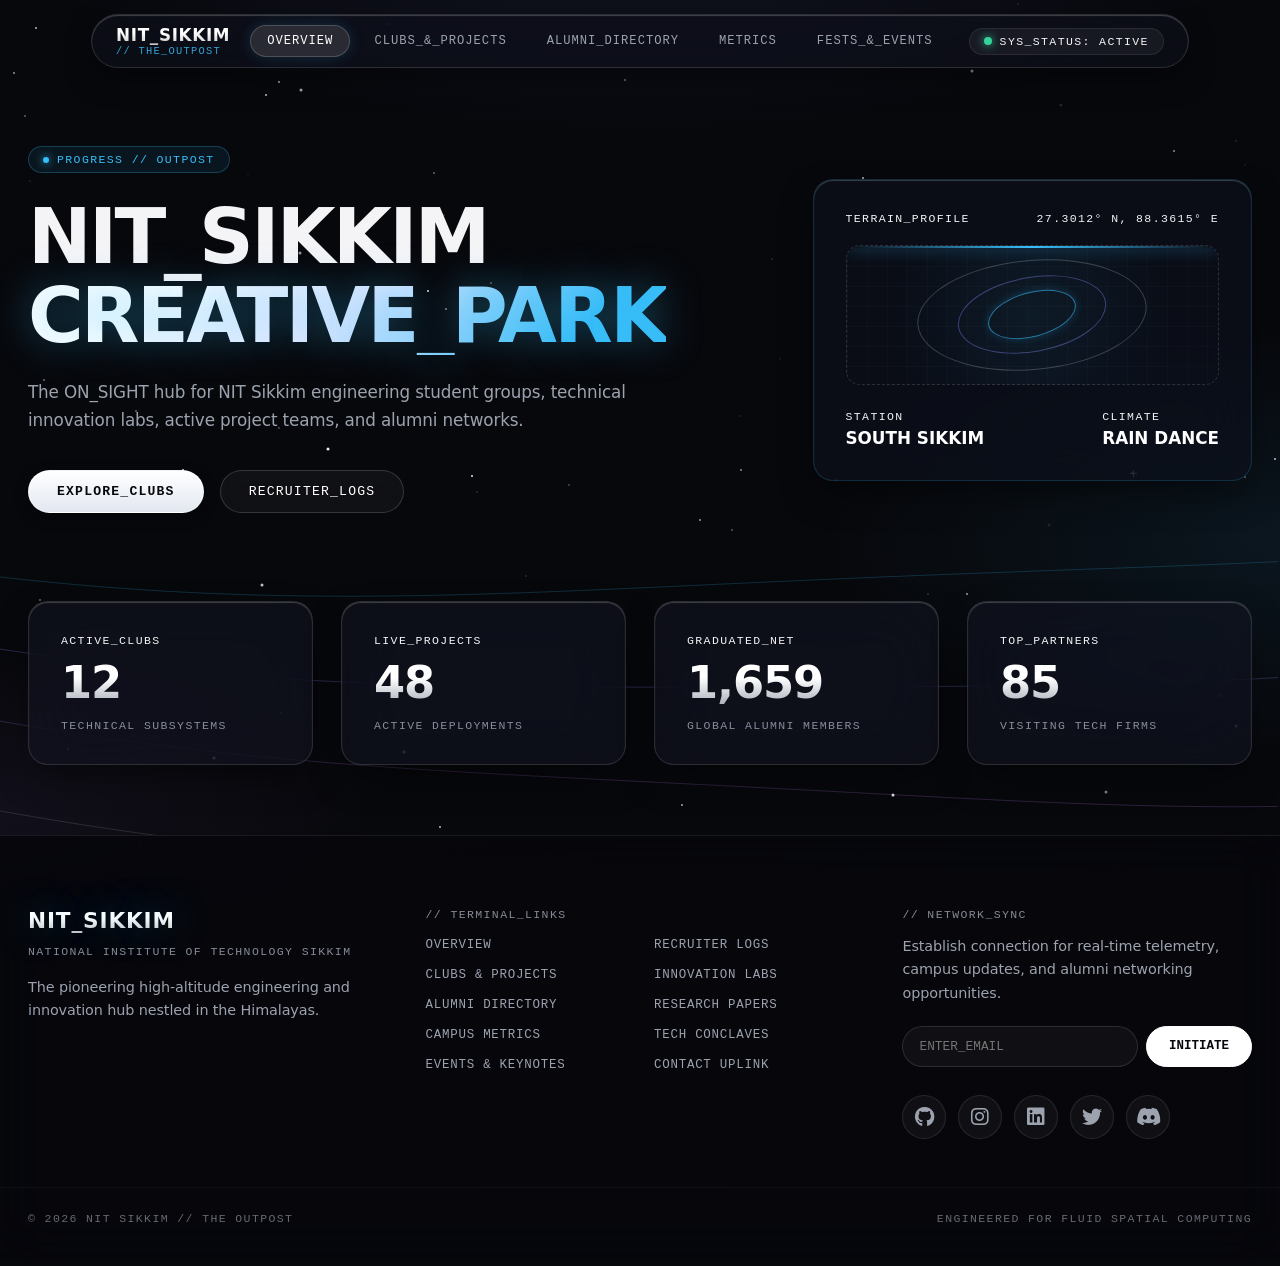
==== commit 061dacc6: "v2.0.2.26.21.10" ====
--- a/index.html
+++ b/index.html
@@ -1,8 +1,14 @@
 <!DOCTYPE html>
 <html lang="en">
+<!--
+  Landing page for the NIT Sikkim Creative Park.
+  Keep the global navigation aligned with the other top-level pages; shared
+  interactions and the footer are initialized by script.js.
+-->
 <head>
   <meta charset="UTF-8">
   <meta name="viewport" content="width=device-width, initial-scale=1.0">
+  <!-- Keep canonical and social URLs in sync with the deployed page path. -->
   <title>NIT Sikkim - Creative_Park</title>
   <meta name="description" content="Explore NIT Sikkim student clubs, engineering projects, innovation labs, events, recruitment partners, and the alumni network in one creative hub.">
   <meta name="keywords" content="NIT Sikkim, NIT Sikkim clubs, NIT Sikkim projects, engineering student groups, alumni network, technical innovation, Sikkim">
@@ -36,7 +42,7 @@
   <meta property="og:image:height" content="630">
   <meta property="og:image:alt" content="NIT Sikkim Creative Park: clubs, projects, alumni, and events">
 
-  <meta name="twitter:card" content="summary">
+  <meta name="twitter:card" content="summary_large_image">
   <meta name="twitter:title" content="NIT Sikkim Creative Park">
   <meta name="twitter:description" content="The hub for NIT Sikkim engineering clubs, innovation projects, events, students, and alumni.">
   <meta name="twitter:image" content="https://codersonet.github.io/nitsikkim-creatives/social-preview.svg">
@@ -48,7 +54,7 @@
       "@type": "EducationalOrganization",
       "name": "NIT Sikkim Creative Park",
       "url": "https://codersonet.github.io/nitsikkim-creatives/",
-      "description": "A creative hub for NIT Sikkim engineering clubs, innovation projects, events, stud, and alumni.",
+      "description": "A creative hub for NIT Sikkim engineering clubs, innovation projects, events, students, and alumni.",
       "parentOrganization": {
         "@type": "CollegeOrUniversity",
         "name": "National Institute of Technology Sikkim",
@@ -61,9 +67,10 @@
   <link rel="preconnect" href="https://fonts.gstatic.com" crossorigin>
   <link href="https://fonts.googleapis.com/css2?family=Space+Grotesk:wght@400;500;600;700&family=Space+Mono:wght@400;700&display=swap" rel="stylesheet">
   <link rel="stylesheet" href="styles.css">
+  <link rel="stylesheet" href="stylesheets/index.css">
   <link rel="stylesheet" href="https://cdnjs.cloudflare.com/ajax/libs/font-awesome/6.4.0/css/all.min.css">
 </head>
-<body>
+<body class="page-home">
 
   <canvas id="mountain-canvas"></canvas>
 
@@ -76,10 +83,10 @@
       
       <nav class="nav-links">
         <a href="index.html" class="nav-link">OVERVIEW</a>
-        <a href="clubs.html" class="nav-link">CLUBS_&_PROJECTS</a>
-        <a href="alumni.html" class="nav-link">ALUMNI_DIRECTORY</a>
-        <a href="metrics.html" class="nav-link">METRICS</a>
-        <a href="events.html" class="nav-link">FESTS_&_EVENTS</a>
+        <a href="pages/clubs.html" class="nav-link">CLUBS_&_PROJECTS</a>
+        <a href="pages/alumni.html" class="nav-link">ALUMNI_DIRECTORY</a>
+        <a href="pages/metrics.html" class="nav-link">METRICS</a>
+        <a href="pages/events.html" class="nav-link">FESTS_&_EVENTS</a>
       </nav>
 
       <div class="nav-status">
@@ -100,8 +107,8 @@
           The ON_SIGHT hub for NIT Sikkim engineering student groups, technical innovation labs, active project teams, and alumni networks.
         </p>
         <div class="hero-actions">
-          <a href="clubs.html" class="btn btn-primary">EXPLORE_CLUBS</a>
-          <a href="companies.html" class="btn btn-ghost">RECRUITER_LOGS</a>
+          <a href="pages/clubs.html" class="btn btn-primary">EXPLORE_CLUBS</a>
+          <a href="pages/companies.html" class="btn btn-ghost">RECRUITER_LOGS</a>
         </div>
       </div>
 
--- a/styles.css
+++ b/styles.css
@@ -1,12 +1,6 @@
-/* ==========================================================================
-   NIT SIKKIM // THE OUTPOST
-   Futuristic WWDC-Inspired Spatial Design System
-   Crafted with Apple Human Interface & Emil Kowalski Design Engineering Principles
-   ========================================================================== */
-
+/* Shared tokens, foundations, navigation, reusable components, footer, and accessibility defaults. */
 :root {
-  /* Futuristic WWDC Spatial Palette */
-  --surface: #07080c;
+--surface: #07080c;
   --surface-dim: #050608;
   --surface-bright: #1c1e28;
   --surface-container-lowest: #030406;
@@ -15,14 +9,13 @@
   --surface-container-high: #1a1d2c;
   --surface-container-highest: #24283c;
 
-  /* Translucent Liquid Glass Materials */
-  --glass-bg: rgba(18, 20, 32, 0.62);
+--glass-bg: rgba(18, 20, 32, 0.62);
   --glass-bg-hover: rgba(26, 29, 46, 0.72);
   --glass-border: rgba(255, 255, 255, 0.12);
   --glass-border-hover: rgba(255, 255, 255, 0.28);
   --glass-specular: inset 0 1px 1px 0 rgba(255, 255, 255, 0.2);
 
-  /* Apple / WWDC Keynote Accents */
+
   --wwdc-cyan: #38bdf8;
   --wwdc-indigo: #818cf8;
   --wwdc-purple: #c084fc;
@@ -39,30 +32,26 @@
   --secondary: #d1d5db;
   --tertiary: #ffffff;
 
-  /* Motion & Easing Curves (WWDC Fluid Springs & Emil Curves) */
+
   --ease-spring: cubic-bezier(0.16, 1, 0.3, 1);
   --ease-out: cubic-bezier(0.23, 1, 0.32, 1);
   --ease-in-out: cubic-bezier(0.77, 0, 0.175, 1);
 
-  /* Typography */
+
   --font-heading: -apple-system, BlinkMacSystemFont, 'SF Pro Display', 'Space Grotesk', system-ui, sans-serif;
   --font-mono: 'Space Mono', SFMono-Regular, Menlo, Monaco, Consolas, monospace;
 
-  /* Spatial Geometry */
+
   --radius-sm: 6px;
   --radius-default: 10px;
   --radius-md: 14px;
   --radius-lg: 20px;
   --radius-pill: 9999px;
 
-  /* Layout Spacing */
+
   --gutter: 28px;
   --max-width: 1360px;
 }
-
-/* --------------------------------------------------------------------------
-   Global Reset & Base Foundations
-   -------------------------------------------------------------------------- */
 *, *::before, *::after {
   box-sizing: border-box;
   margin: 0;
@@ -86,10 +75,10 @@
   display: flex;
   flex-direction: column;
   background-color: var(--surface);
-  background-image: 
-    radial-gradient(ellipse 80% 50% at 50% -20%, rgba(129, 140, 248, 0.15), transparent 70%),
-    radial-gradient(ellipse 60% 40% at 100% 60%, rgba(56, 189, 248, 0.08), transparent 60%),
-    radial-gradient(ellipse 50% 30% at 0% 90%, rgba(192, 132, 252, 0.06), transparent 60%);
+  background-image:
+  radial-gradient(ellipse 80% 50% at 50% -20%, rgba(129, 140, 248, 0.15), transparent 70%),
+  radial-gradient(ellipse 60% 40% at 100% 60%, rgba(56, 189, 248, 0.08), transparent 60%),
+  radial-gradient(ellipse 50% 30% at 0% 90%, rgba(192, 132, 252, 0.06), transparent 60%);
   background-attachment: fixed;
 }
 
@@ -99,9 +88,6 @@
   z-index: 1;
 }
 
-/* --------------------------------------------------------------------------
-   Dynamic Mountain & Ambient Spatial Canvas
-   -------------------------------------------------------------------------- */
 #mountain-canvas {
   position: fixed;
   top: 0;
@@ -114,9 +100,6 @@
   transition: opacity 300ms ease;
 }
 
-/* --------------------------------------------------------------------------
-   Typography Hierarchy (Optical Sizing, Tracking & Tight Leading)
-   -------------------------------------------------------------------------- */
 .headline-xl {
   font-size: clamp(2.75rem, 7vw, 4.75rem);
   font-weight: 800;
@@ -149,7 +132,6 @@
   font-weight: 500;
 }
 
-/* WWDC Glow & Text Accents */
 .text-glow {
   background: linear-gradient(135deg, #ffffff 20%, #e0e7ff 50%, var(--wwdc-cyan) 85%);
   -webkit-background-clip: text;
@@ -168,38 +150,34 @@
   color: var(--primary);
 }
 
-/* --------------------------------------------------------------------------
-   Futuristic Glassmorphism & Specular Spotlight Cards
-   -------------------------------------------------------------------------- */
 .glass-card {
   background: var(--glass-bg);
   backdrop-filter: blur(32px) saturate(190%);
   -webkit-backdrop-filter: blur(32px) saturate(190%);
   border: 1px solid var(--glass-border);
-  box-shadow: 
-    0 16px 40px -12px rgba(0, 0, 0, 0.65),
-    var(--glass-specular);
+  box-shadow:
+  0 16px 40px -12px rgba(0, 0, 0, 0.65),
+  var(--glass-specular);
   border-radius: var(--radius-lg);
   padding: 32px;
   position: relative;
   overflow: hidden;
   transform: translateZ(0);
-  transition: 
-    transform 220ms var(--ease-spring),
-    border-color 220ms ease,
-    background-color 220ms ease,
-    box-shadow 220ms var(--ease-spring);
-}
-
-/* Interactive Cursor Spotlight Glow (Updated via JS pointer tracking) */
+  transition:
+  transform 220ms var(--ease-spring),
+  border-color 220ms ease,
+  background-color 220ms ease,
+  box-shadow 220ms var(--ease-spring);
+}
+
 .glass-card::before {
   content: '';
   position: absolute;
   inset: 0;
   background: radial-gradient(
-    500px circle at var(--mouse-x, 50%) var(--mouse-y, 50%),
-    rgba(255, 255, 255, 0.09),
-    transparent 50%
+  500px circle at var(--mouse-x, 50%) var(--mouse-y, 50%),
+  rgba(255, 255, 255, 0.09),
+  transparent 50%
   );
   opacity: 0;
   transition: opacity 300ms ease;
@@ -207,7 +185,6 @@
   z-index: 1;
 }
 
-/* Specular Hairline Shimmer */
 .glass-card::after {
   content: '';
   position: absolute;
@@ -216,10 +193,10 @@
   width: 100%;
   height: 100%;
   background: linear-gradient(
-    115deg,
-    transparent 20%,
-    rgba(255, 255, 255, 0.08) 50%,
-    transparent 80%
+  115deg,
+  transparent 20%,
+  rgba(255, 255, 255, 0.08) 50%,
+  transparent 80%
   );
   pointer-events: none;
   transition: transform 600ms ease;
@@ -230,10 +207,10 @@
     background-color: var(--glass-bg-hover);
     border-color: var(--glass-border-hover);
     transform: translateY(-4px);
-    box-shadow: 
-      0 24px 50px -12px rgba(0, 0, 0, 0.75),
-      0 0 30px -5px rgba(56, 189, 248, 0.15),
-      var(--glass-specular);
+    box-shadow:
+    0 24px 50px -12px rgba(0, 0, 0, 0.75),
+    0 0 30px -5px rgba(56, 189, 248, 0.15),
+    var(--glass-specular);
   }
 
   .glass-card:hover::before {
@@ -245,13 +222,11 @@
   }
 }
 
-/* Instant Tactile Feedback on Card Press */
 .glass-card:active {
   transform: scale(0.985) translateY(-2px);
   transition: transform 100ms var(--ease-out);
 }
 
-/* Layout Grid Container */
 .grid-container {
   display: grid;
   gap: var(--gutter);
@@ -260,9 +235,6 @@
   padding: 0 var(--gutter);
 }
 
-/* --------------------------------------------------------------------------
-   WWDC Floating Capsule Navbar (VisionOS Style)
-   -------------------------------------------------------------------------- */
 .navbar {
   position: sticky;
   top: 14px;
@@ -277,9 +249,9 @@
   backdrop-filter: blur(28px) saturate(200%);
   -webkit-backdrop-filter: blur(28px) saturate(200%);
   border: 1px solid rgba(255, 255, 255, 0.13);
-  box-shadow: 
-    0 12px 32px -8px rgba(0, 0, 0, 0.6),
-    inset 0 1px 1px 0 rgba(255, 255, 255, 0.22);
+  box-shadow:
+  0 12px 32px -8px rgba(0, 0, 0, 0.6),
+  inset 0 1px 1px 0 rgba(255, 255, 255, 0.22);
   border-radius: var(--radius-pill);
   padding: 10px 24px;
   display: flex;
@@ -333,10 +305,10 @@
   padding: 8px 16px;
   border-radius: var(--radius-pill);
   position: relative;
-  transition: 
-    color 160ms ease, 
-    background-color 160ms ease, 
-    transform 120ms var(--ease-spring);
+  transition:
+  color 160ms ease,
+  background-color 160ms ease,
+  transform 120ms var(--ease-spring);
 }
 
 .nav-link:active {
@@ -382,6 +354,7 @@
     opacity: 1;
     box-shadow: 0 0 10px var(--wwdc-emerald);
   }
+
   50% {
     transform: scale(0.85);
     opacity: 0.6;
@@ -389,9 +362,6 @@
   }
 }
 
-/* --------------------------------------------------------------------------
-   Page Header Section
-   -------------------------------------------------------------------------- */
 .page-header {
   max-width: var(--max-width);
   margin: 0 auto;
@@ -404,9 +374,6 @@
   max-width: 660px;
 }
 
-/* --------------------------------------------------------------------------
-   Tactile WWDC Buttons (Instant 1:1 Response & Spring Dynamics)
-   -------------------------------------------------------------------------- */
 .btn {
   display: inline-flex;
   align-items: center;
@@ -422,15 +389,14 @@
   position: relative;
   overflow: hidden;
   transform: translateZ(0);
-  transition: 
-    transform 140ms var(--ease-spring),
-    box-shadow 160ms ease,
-    background-color 160ms ease,
-    border-color 160ms ease,
-    color 160ms ease;
-}
-
-/* Tactile Click Physics */
+  transition:
+  transform 140ms var(--ease-spring),
+  box-shadow 160ms ease,
+  background-color 160ms ease,
+  border-color 160ms ease,
+  color 160ms ease;
+}
+
 .btn:active {
   transform: scale(0.96) !important;
   transition: transform 80ms var(--ease-out) !important;
@@ -441,16 +407,16 @@
   color: var(--on-primary);
   border-color: rgba(255, 255, 255, 0.4);
   font-weight: 700;
-  box-shadow: 
-    0 4px 14px rgba(0, 0, 0, 0.4),
-    inset 0 1px 0 rgba(255, 255, 255, 0.8);
+  box-shadow:
+  0 4px 14px rgba(0, 0, 0, 0.4),
+  inset 0 1px 0 rgba(255, 255, 255, 0.8);
 }
 
 @media (hover: hover) and (pointer: fine) {
   .btn-primary:hover {
-    box-shadow: 
-      0 6px 24px rgba(255, 255, 255, 0.28),
-      0 0 20px rgba(56, 189, 248, 0.35);
+    box-shadow:
+    0 6px 24px rgba(255, 255, 255, 0.28),
+    0 0 20px rgba(56, 189, 248, 0.35);
     transform: translateY(-2px);
   }
 }
@@ -470,19 +436,6 @@
     box-shadow: 0 0 16px rgba(255, 255, 255, 0.12);
     transform: translateY(-2px);
   }
-}
-
-/* --------------------------------------------------------------------------
-   Hero Section & Spatial Layout
-   -------------------------------------------------------------------------- */
-.hero-section {
-  max-width: var(--max-width);
-  margin: 0 auto;
-  padding: 80px var(--gutter) 48px;
-  display: grid;
-  grid-template-columns: 1.25fr 0.75fr;
-  gap: 52px;
-  align-items: center;
 }
 
 .hud-badge {
@@ -506,654 +459,6 @@
   box-shadow: 0 0 8px var(--wwdc-cyan);
 }
 
-.hero-description {
-  margin: 24px 0 36px;
-  max-width: 600px;
-}
-
-.hero-actions {
-  display: flex;
-  gap: 16px;
-}
-
-/* --------------------------------------------------------------------------
-   Futuristic Topography HUD Widget (Alpine Radar Scanner)
-   -------------------------------------------------------------------------- */
-.terrain-hud {
-  display: flex;
-  flex-direction: column;
-  gap: 20px;
-  background: rgba(14, 16, 26, 0.7);
-  border-color: rgba(56, 189, 248, 0.18);
-}
-
-.hud-header,
-.hud-footer {
-  display: flex;
-  justify-content: space-between;
-  align-items: center;
-}
-
-.topography-graphic {
-  height: 140px;
-  border: 1px dashed rgba(255, 255, 255, 0.14);
-  border-radius: var(--radius-md);
-  position: relative;
-  overflow: hidden;
-  display: flex;
-  align-items: center;
-  justify-content: center;
-  background: 
-    radial-gradient(circle at center, rgba(56, 189, 248, 0.08) 0%, transparent 75%),
-    linear-gradient(rgba(255, 255, 255, 0.02) 1px, transparent 1px),
-    linear-gradient(90deg, rgba(255, 255, 255, 0.02) 1px, transparent 1px);
-  background-size: 100% 100%, 20px 20px, 20px 20px;
-}
-
-/* Radar Laser Beam Sweep */
-.topography-graphic::before {
-  content: '';
-  position: absolute;
-  top: 0;
-  left: 0;
-  width: 100%;
-  height: 2px;
-  background: linear-gradient(90deg, transparent, var(--wwdc-cyan), transparent);
-  box-shadow: 0 0 15px var(--wwdc-cyan);
-  animation: radar-scan 3s ease-in-out infinite alternate;
-}
-
-@keyframes radar-scan {
-  0% {
-    top: 5%;
-    opacity: 0.3;
-  }
-  50% {
-    opacity: 0.9;
-  }
-  100% {
-    top: 92%;
-    opacity: 0.3;
-  }
-}
-
-.topo-line {
-  position: absolute;
-  border: 1px solid rgba(56, 189, 248, 0.35);
-  border-radius: 50%;
-  transition: transform 300ms ease;
-}
-
-.line-1 {
-  width: 90px;
-  height: 45px;
-  transform: rotate(-15deg);
-  border-color: rgba(56, 189, 248, 0.6);
-  box-shadow: 0 0 10px rgba(56, 189, 248, 0.2);
-}
-
-.line-2 {
-  width: 150px;
-  height: 75px;
-  transform: rotate(-10deg);
-  border-color: rgba(129, 140, 248, 0.4);
-}
-
-.line-3 {
-  width: 230px;
-  height: 110px;
-  transform: rotate(-5deg);
-  border-color: rgba(255, 255, 255, 0.2);
-}
-
-.hud-val {
-  display: block;
-  font-family: var(--font-heading);
-  font-weight: 700;
-  font-size: 1.05rem;
-  margin-top: 4px;
-  color: var(--primary);
-}
-
-/* --------------------------------------------------------------------------
-   Live Telemetry Stats Section
-   -------------------------------------------------------------------------- */
-.stats-section {
-  padding: 40px 0 70px;
-}
-
-.stats-grid {
-  grid-template-columns: repeat(auto-fit, minmax(250px, 1fr));
-}
-
-.stat-card {
-  display: flex;
-  flex-direction: column;
-  gap: 10px;
-}
-
-.stat-card .headline-lg {
-  font-size: 2.8rem;
-  font-weight: 800;
-  color: var(--primary);
-  background: linear-gradient(180deg, #ffffff 40%, #9ca3af 100%);
-  -webkit-background-clip: text;
-  background-clip: text;
-  -webkit-text-fill-color: transparent;
-}
-
-/* --------------------------------------------------------------------------
-   Clubs, Projects, Alumni & Sections
-   -------------------------------------------------------------------------- */
-.clubs-section,
-.alumni-section,
-.companies-section,
-.metrics-detailed-section,
-.events-section {
-  padding: 40px 0 88px;
-}
-
-.section-header {
-  max-width: var(--max-width);
-  margin: 0 auto 36px;
-  padding: 0 var(--gutter);
-  display: flex;
-  justify-content: space-between;
-  align-items: flex-end;
-  flex-wrap: wrap;
-  gap: 20px;
-}
-
-/* Interactive Category Filter Pills */
-.filter-bar {
-  display: flex;
-  gap: 10px;
-  flex-wrap: wrap;
-}
-
-.filter-btn {
-  background: rgba(255, 255, 255, 0.04);
-  border: 1px solid rgba(255, 255, 255, 0.1);
-  color: var(--on-surface-variant);
-  padding: 8px 18px;
-  font-family: var(--font-mono);
-  font-size: 0.74rem;
-  letter-spacing: 0.08em;
-  border-radius: var(--radius-pill);
-  cursor: pointer;
-  transition: 
-    background-color 160ms ease,
-    border-color 160ms ease,
-    color 160ms ease,
-    transform 120ms var(--ease-spring),
-    box-shadow 160ms ease;
-}
-
-.filter-btn:active {
-  transform: scale(0.95);
-}
-
-@media (hover: hover) and (pointer: fine) {
-  .filter-btn:hover {
-    background: rgba(255, 255, 255, 0.1);
-    color: var(--primary);
-    border-color: rgba(255, 255, 255, 0.25);
-  }
-}
-
-.filter-btn.active {
-  background: var(--primary);
-  color: var(--on-primary);
-  border-color: var(--primary);
-  font-weight: 700;
-  box-shadow: 0 0 20px rgba(255, 255, 255, 0.35);
-}
-
-.projects-grid {
-  grid-template-columns: repeat(auto-fill, minmax(350px, 1fr));
-}
-
-.project-card {
-  display: flex;
-  flex-direction: column;
-  justify-content: space-between;
-  height: 100%;
-}
-
-.card-header {
-  display: flex;
-  justify-content: space-between;
-  align-items: center;
-  margin-bottom: 14px;
-}
-
-.card-title {
-  font-size: 1.45rem;
-  font-weight: 700;
-  margin-bottom: 10px;
-  letter-spacing: -0.015em;
-}
-
-.progress-container {
-  margin: 24px 0 16px;
-}
-
-.progress-bar {
-  height: 5px;
-  background: rgba(255, 255, 255, 0.08);
-  border-radius: var(--radius-pill);
-  overflow: hidden;
-  margin-top: 8px;
-  position: relative;
-}
-
-.progress-fill {
-  height: 100%;
-  background: linear-gradient(90deg, var(--wwdc-indigo), var(--wwdc-cyan));
-  box-shadow: 0 0 10px rgba(56, 189, 248, 0.5);
-  border-radius: var(--radius-pill);
-  transition: width 600ms var(--ease-spring);
-}
-
-.card-footer {
-  display: flex;
-  justify-content: space-between;
-  align-items: center;
-  margin-top: 20px;
-  padding-top: 18px;
-  border-top: 1px solid rgba(255, 255, 255, 0.08);
-}
-
-/* --------------------------------------------------------------------------
-   Alumni Directory Cards
-   -------------------------------------------------------------------------- */
-.alumni-grid {
-  grid-template-columns: repeat(auto-fill, minmax(320px, 1fr));
-}
-
-.alumni-card {
-  display: flex;
-  flex-direction: column;
-  gap: 14px;
-}
-
-.alumni-badge {
-  display: inline-block;
-  align-self: flex-start;
-  font-family: var(--font-mono);
-  font-size: 0.68rem;
-  background: rgba(56, 189, 248, 0.12);
-  color: var(--wwdc-cyan);
-  padding: 4px 10px;
-  border-radius: var(--radius-pill);
-  border: 1px solid rgba(56, 189, 248, 0.25);
-  letter-spacing: 0.08em;
-}
-
-.alumni-name {
-  font-size: 1.35rem;
-  font-weight: 700;
-  letter-spacing: -0.015em;
-}
-
-.alumni-tags {
-  display: flex;
-  align-items: center;
-  gap: 8px;
-  margin-top: auto;
-  flex-wrap: wrap;
-}
-
-.chip {
-  font-family: var(--font-mono);
-  font-size: 0.7rem;
-  background: rgba(255, 255, 255, 0.05);
-  border: 1px solid rgba(255, 255, 255, 0.09);
-  padding: 4px 12px;
-  border-radius: var(--radius-pill);
-  color: var(--on-surface-variant);
-}
-
-.chip-btn {
-  display: inline-flex;
-  align-items: center;
-  gap: 4px;
-  font-family: var(--font-mono);
-  font-size: 0.72rem;
-  background: rgba(255, 255, 255, 0.08);
-  border: 1px solid rgba(255, 255, 255, 0.14);
-  padding: 5px 14px;
-  border-radius: var(--radius-pill);
-  color: var(--primary);
-  text-decoration: none;
-  cursor: pointer;
-  margin-left: auto;
-  transition: 
-    transform 140ms var(--ease-spring),
-    background-color 160ms ease,
-    border-color 160ms ease,
-    box-shadow 160ms ease;
-}
-
-.chip-btn:active {
-  transform: scale(0.95);
-}
-
-@media (hover: hover) and (pointer: fine) {
-  .chip-btn:hover {
-    background: var(--primary);
-    color: var(--on-primary);
-    border-color: var(--primary);
-    box-shadow: 0 0 16px rgba(255, 255, 255, 0.3);
-    transform: translateY(-2px);
-  }
-}
-
-/* --------------------------------------------------------------------------
-   Infinite Partner Marquee (Hardware-Accelerated Composite Path)
-   -------------------------------------------------------------------------- */
-.marquee-wrapper {
-  width: 100%;
-  overflow: hidden;
-  padding: 44px 0;
-  position: relative;
-  background: rgba(10, 12, 18, 0.5);
-  border-top: 1px solid rgba(255, 255, 255, 0.08);
-  border-bottom: 1px solid rgba(255, 255, 255, 0.08);
-  margin: 48px 0;
-  mask-image: linear-gradient(90deg, transparent 0%, #000 15%, #000 85%, transparent 100%);
-  -webkit-mask-image: linear-gradient(90deg, transparent 0%, #000 15%, #000 85%, transparent 100%);
-}
-
-.marquee-track {
-  display: flex;
-  align-items: center;
-  gap: 48px;
-  width: max-content;
-  will-change: transform;
-  animation: marquee-slide 60s linear infinite;
-}
-
-@media (hover: hover) and (pointer: fine) {
-  .marquee-track:hover {
-    animation-play-state: paused;
-  }
-}
-
-@keyframes marquee-slide {
-  0% {
-    transform: translate3d(0, 0, 0);
-  }
-  100% {
-    transform: translate3d(-50%, 0, 0);
-  }
-}
-
-.company-badge {
-  display: flex;
-  align-items: center;
-  gap: 14px;
-  padding: 16px 30px;
-  background: rgba(22, 25, 38, 0.65);
-  border: 1px solid rgba(255, 255, 255, 0.1);
-  border-radius: var(--radius-md);
-  backdrop-filter: blur(16px);
-  -webkit-backdrop-filter: blur(16px);
-  cursor: pointer;
-  white-space: nowrap;
-  transition: 
-    transform 160ms var(--ease-spring),
-    border-color 160ms ease,
-    background-color 160ms ease,
-    box-shadow 160ms ease;
-}
-
-.company-badge:active {
-  transform: scale(0.96);
-}
-
-@media (hover: hover) and (pointer: fine) {
-  .company-badge:hover {
-    border-color: rgba(255, 255, 255, 0.35);
-    background: rgba(30, 34, 52, 0.85);
-    box-shadow: 0 0 25px rgba(56, 189, 248, 0.2);
-    transform: translateY(-2px);
-  }
-}
-
-.company-logo-svg {
-  width: 28px;
-  height: 28px;
-  fill: var(--on-surface-variant);
-  transition: fill 160ms ease, filter 160ms ease;
-}
-
-.company-badge:hover .company-logo-svg {
-  fill: var(--primary);
-  filter: drop-shadow(0 0 8px rgba(255, 255, 255, 0.6));
-}
-
-.company-name {
-  font-family: var(--font-heading);
-  font-weight: 600;
-  font-size: 1.05rem;
-  letter-spacing: 0.04em;
-  color: var(--on-surface);
-}
-
-/* --------------------------------------------------------------------------
-   Futuristic WWDC Modal Dialog (Spring Physics & Spatial Backdrop)
-   -------------------------------------------------------------------------- */
-.modal-overlay {
-  position: fixed;
-  inset: 0;
-  width: 100vw;
-  height: 100vh;
-  background: rgba(4, 5, 8, 0.82);
-  backdrop-filter: blur(24px) saturate(180%);
-  -webkit-backdrop-filter: blur(24px) saturate(180%);
-  z-index: 2000;
-  display: flex;
-  align-items: center;
-  justify-content: center;
-  opacity: 0;
-  pointer-events: none;
-  transition: opacity 220ms var(--ease-out);
-}
-
-.modal-overlay.active {
-  opacity: 1;
-  pointer-events: all;
-}
-
-.modal-content {
-  max-width: 620px;
-  width: 90%;
-  position: relative;
-  display: flex;
-  flex-direction: column;
-  gap: 18px;
-  background: rgba(18, 22, 36, 0.88);
-  border: 1px solid rgba(255, 255, 255, 0.2);
-  box-shadow: 
-    0 32px 80px -16px rgba(0, 0, 0, 0.85),
-    0 0 40px -10px rgba(56, 189, 248, 0.25),
-    var(--glass-specular);
-  transform: scale(0.95) translateY(8px);
-  opacity: 0;
-  transition: 
-    transform 280ms var(--ease-spring),
-    opacity 240ms ease-out;
-}
-
-.modal-overlay.active .modal-content {
-  transform: scale(1) translateY(0);
-  opacity: 1;
-}
-
-.modal-close {
-  position: absolute;
-  top: 18px;
-  right: 18px;
-  width: 36px;
-  height: 36px;
-  display: flex;
-  align-items: center;
-  justify-content: center;
-  background: rgba(255, 255, 255, 0.08);
-  border: 1px solid rgba(255, 255, 255, 0.12);
-  border-radius: 50%;
-  color: var(--primary);
-  font-size: 1.4rem;
-  line-height: 1;
-  cursor: pointer;
-  transition: 
-    background-color 160ms ease,
-    transform 120ms var(--ease-spring);
-}
-
-.modal-close:active {
-  transform: scale(0.9);
-}
-
-@media (hover: hover) and (pointer: fine) {
-  .modal-close:hover {
-    background: rgba(255, 255, 255, 0.2);
-    transform: scale(1.08);
-  }
-}
-
-.modal-metrics {
-  display: grid;
-  grid-template-columns: 1fr 1fr;
-  gap: 18px;
-  margin: 16px 0;
-  padding: 18px;
-  background: rgba(10, 12, 20, 0.65);
-  border: 1px solid rgba(255, 255, 255, 0.08);
-  border-radius: var(--radius-md);
-}
-
-/* --------------------------------------------------------------------------
-   Futuristic WWDC Events Grid
-   -------------------------------------------------------------------------- */
-.fest-hero-card {
-  display: grid;
-  grid-template-columns: 1.15fr 0.85fr;
-  gap: 40px;
-  align-items: center;
-  padding: 36px;
-  margin-bottom: 56px;
-  border-color: rgba(56, 189, 248, 0.28);
-  box-shadow: 0 24px 60px -12px rgba(0, 0, 0, 0.8), 0 0 35px -5px rgba(56, 189, 248, 0.15), var(--glass-specular);
-}
-
-.fest-hero-image-wrapper {
-  position: relative;
-  height: 380px;
-  border-radius: var(--radius-md);
-  overflow: hidden;
-  border: 1px solid rgba(255, 255, 255, 0.14);
-}
-
-.fest-hero-image {
-  width: 100%;
-  height: 100%;
-  object-fit: cover;
-  transition: transform 600ms var(--ease-spring);
-}
-
-.fest-hero-card:hover .fest-hero-image {
-  transform: scale(1.04);
-}
-
-.fest-hero-badge {
-  position: absolute;
-  top: 16px;
-  left: 16px;
-  background: rgba(7, 8, 12, 0.85);
-  backdrop-filter: blur(16px);
-  padding: 7px 16px;
-  border-radius: var(--radius-pill);
-  border: 1px solid rgba(56, 189, 248, 0.45);
-  color: var(--wwdc-cyan);
-  font-family: var(--font-mono);
-  font-size: 0.72rem;
-  display: flex;
-  align-items: center;
-  gap: 8px;
-  z-index: 2;
-}
-
-.fests-grid {
-  display: grid;
-  grid-template-columns: repeat(auto-fit, minmax(280px, 1fr));
-  gap: 24px;
-  margin-bottom: 64px;
-}
-
-.fest-card {
-  display: flex;
-  flex-direction: column;
-  justify-content: space-between;
-  height: 100%;
-}
-
-.fest-card-image {
-  height: 180px;
-  border-radius: var(--radius-sm);
-  overflow: hidden;
-  position: relative;
-  margin-bottom: 18px;
-  border: 1px solid rgba(255, 255, 255, 0.08);
-}
-
-.fest-card-image img {
-  width: 100%;
-  height: 100%;
-  object-fit: cover;
-  transition: transform 500ms var(--ease-spring);
-}
-
-.fest-card:hover .fest-card-image img {
-  transform: scale(1.08);
-}
-
-.competency-spectrum-grid {
-  display: grid;
-  grid-template-columns: repeat(auto-fit, minmax(290px, 1fr));
-  gap: 24px;
-  margin-bottom: 64px;
-}
-
-.competency-card {
-  display: flex;
-  flex-direction: column;
-  gap: 16px;
-}
-
-.event-card {
-  display: flex;
-  flex-direction: column;
-  justify-content: space-between;
-}
-
-.event-date-badge {
-  display: inline-flex;
-  align-items: center;
-  gap: 8px;
-  font-family: var(--font-mono);
-  font-size: 0.72rem;
-  padding: 4px 12px;
-  background: rgba(129, 140, 248, 0.12);
-  color: var(--wwdc-indigo);
-  border: 1px solid rgba(129, 140, 248, 0.25);
-  border-radius: var(--radius-pill);
-}
-
-/* --------------------------------------------------------------------------
-   Global Futuristic Footer
-   -------------------------------------------------------------------------- */
 .footer {
   border-top: 1px solid rgba(255, 255, 255, 0.08);
   padding: 72px 0 36px;
@@ -1261,10 +566,10 @@
   font-size: 0.78rem;
   cursor: pointer;
   border-radius: var(--radius-pill);
-  transition: 
-    transform 140ms var(--ease-spring),
-    box-shadow 160ms ease,
-    background-color 160ms ease;
+  transition:
+  transform 140ms var(--ease-spring),
+  box-shadow 160ms ease,
+  background-color 160ms ease;
 }
 
 .hud-submit:active {
@@ -1296,12 +601,12 @@
   border-radius: 50%;
   color: var(--on-surface-variant);
   font-size: 1.25rem;
-  transition: 
-    transform 140ms var(--ease-spring),
-    background-color 160ms ease,
-    border-color 160ms ease,
-    color 160ms ease,
-    box-shadow 160ms ease;
+  transition:
+  transform 140ms var(--ease-spring),
+  background-color 160ms ease,
+  border-color 160ms ease,
+  color 160ms ease,
+  box-shadow 160ms ease;
 }
 
 .social-icon:active {
@@ -1330,289 +635,11 @@
   opacity: 0.75;
 }
 
-/* --------------------------------------------------------------------------
-   Futuristic Contact Terminal & Technical Skills Uplink
-   -------------------------------------------------------------------------- */
-.contact-section {
-  padding: 20px 0 80px;
-}
-
-.contact-layout {
-  display: grid;
-  grid-template-columns: 1fr 1.35fr;
-  gap: 40px;
-  align-items: start;
-}
-
-/* Left Column: Info & Social Nodes */
-.contact-info-col {
-  display: flex;
-  flex-direction: column;
-  gap: 28px;
-}
-
-.social-nodes-grid {
-  display: grid;
-  grid-template-columns: repeat(4, 1fr);
-  gap: 12px;
-}
-
-.social-node-card {
-  display: flex;
-  flex-direction: column;
-  align-items: center;
-  justify-content: center;
-  gap: 10px;
-  padding: 20px 12px;
-  text-decoration: none;
-  color: var(--on-surface-variant);
-  background: rgba(18, 22, 36, 0.65);
-  border: 1px solid rgba(255, 255, 255, 0.1);
-  border-radius: var(--radius-md);
-  backdrop-filter: blur(20px);
-  transition: transform 140ms var(--ease-spring), border-color 160ms ease, color 160ms ease, box-shadow 160ms ease;
-}
-
-.social-node-card i {
-  font-size: 1.5rem;
-  transition: transform 140ms var(--ease-spring), color 160ms ease;
-}
-
-.social-node-card:active {
-  transform: scale(0.95);
-}
-
-@media (hover: hover) and (pointer: fine) {
-  .social-node-card:hover {
-    color: var(--primary);
-    border-color: var(--wwdc-cyan);
-    box-shadow: 0 0 20px rgba(56, 189, 248, 0.25);
-    transform: translateY(-3px);
-  }
-  .social-node-card:hover i {
-    transform: scale(1.15);
-    color: var(--wwdc-cyan);
-  }
-}
-
-.contact-status-card {
-  display: flex;
-  align-items: center;
-  gap: 16px;
-  padding: 18px 24px;
-  border-left: 3px solid var(--wwdc-cyan);
-}
-
-/* Skills Matrix Selector */
-.skills-matrix-wrapper {
-  display: flex;
-  flex-direction: column;
-  gap: 12px;
-}
-
-.skills-matrix {
-  display: flex;
-  flex-wrap: wrap;
-  gap: 8px;
-}
-
-.skill-tag {
-  font-family: var(--font-mono);
-  font-size: 0.72rem;
-  letter-spacing: 0.06em;
-  padding: 6px 14px;
-  border-radius: var(--radius-pill);
-  background: rgba(255, 255, 255, 0.05);
-  border: 1px solid rgba(255, 255, 255, 0.12);
-  color: var(--on-surface-variant);
-  cursor: pointer;
-  user-select: none;
-  transition: transform 120ms var(--ease-spring), background-color 160ms ease, border-color 160ms ease, color 160ms ease, box-shadow 160ms ease;
-}
-
-.skill-tag:active {
-  transform: scale(0.94);
-}
-
-@media (hover: hover) and (pointer: fine) {
-  .skill-tag:hover {
-    color: var(--primary);
-    border-color: rgba(255, 255, 255, 0.3);
-    background: rgba(255, 255, 255, 0.1);
-  }
-}
-
-.skill-tag.selected {
-  background: rgba(56, 189, 248, 0.15);
-  border-color: var(--wwdc-cyan);
-  color: var(--wwdc-cyan);
-  font-weight: 700;
-  box-shadow: 0 0 14px rgba(56, 189, 248, 0.3);
-}
-
-/* Terminal Window */
-.terminal-window {
-  border-radius: var(--radius-lg);
-  padding: 0;
-  overflow: hidden;
-  background: rgba(12, 14, 24, 0.85);
-  border: 1px solid rgba(255, 255, 255, 0.15);
-  box-shadow: 0 24px 60px -12px rgba(0, 0, 0, 0.85), var(--glass-specular);
-}
-
-.terminal-bar {
-  background: rgba(255, 255, 255, 0.04);
-  padding: 14px 24px;
-  border-bottom: 1px solid rgba(255, 255, 255, 0.08);
-  display: flex;
-  align-items: center;
-  justify-content: space-between;
-}
-
-.term-dots {
-  display: flex;
-  gap: 8px;
-}
-
-.term-dot {
-  width: 10px;
-  height: 10px;
-  border-radius: 50%;
-}
-
-.term-dot.red { background: rgba(239, 68, 68, 0.7); }
-.term-dot.yellow { background: rgba(234, 179, 8, 0.7); }
-.term-dot.green { background: rgba(34, 197, 94, 0.7); }
-
-.terminal-scanline {
-  width: 100%;
-  height: 2px;
-  background: linear-gradient(90deg, transparent, var(--wwdc-cyan), transparent);
-  box-shadow: 0 0 10px var(--wwdc-cyan);
-  animation: radar-scan 4s ease-in-out infinite alternate;
-}
-
-.terminal-body {
-  padding: 32px;
-  display: flex;
-  flex-direction: column;
-  gap: 24px;
-}
-
-.terminal-prompt-box {
-  background: rgba(5, 7, 12, 0.6);
-  border: 1px solid rgba(255, 255, 255, 0.06);
-  border-radius: var(--radius-sm);
-  padding: 14px 18px;
-  font-family: var(--font-mono);
-  font-size: 0.74rem;
-  line-height: 1.6;
-  color: var(--wwdc-cyan);
-}
-
-.terminal-form {
-  display: flex;
-  flex-direction: column;
-  gap: 20px;
-}
-
-.form-group-row {
-  display: grid;
-  grid-template-columns: 1fr 1fr;
-  gap: 18px;
-}
-
-.terminal-field {
-  display: flex;
-  flex-direction: column;
-  gap: 8px;
-}
-
-.terminal-field label {
-  font-family: var(--font-mono);
-  font-size: 0.72rem;
-  letter-spacing: 0.08em;
-  color: var(--on-surface-variant);
-  text-transform: uppercase;
-}
-
-.terminal-input,
-.terminal-select,
-.terminal-textarea {
-  width: 100%;
-  background: rgba(18, 22, 34, 0.75);
-  border: 1px solid rgba(255, 255, 255, 0.12);
-  border-radius: var(--radius-sm);
-  color: var(--primary);
-  font-family: var(--font-mono);
-  font-size: 0.82rem;
-  padding: 14px 16px;
-  outline: none;
-  transition: border-color 160ms ease, box-shadow 160ms ease, background-color 160ms ease;
-}
-
-.terminal-input:focus,
-.terminal-select:focus,
-.terminal-textarea:focus {
-  border-color: var(--wwdc-cyan);
-  box-shadow: 0 0 16px rgba(56, 189, 248, 0.25);
-  background: rgba(24, 28, 44, 0.9);
-}
-
-.terminal-telemetry {
-  margin-top: 8px;
-  padding-top: 20px;
-  border-top: 1px solid rgba(255, 255, 255, 0.08);
-  display: grid;
-  grid-template-columns: repeat(2, 1fr);
-  gap: 8px 16px;
-  font-family: var(--font-mono);
-  font-size: 0.68rem;
-  color: var(--outline);
-}
-
-/* Visual Showcase Preview Cards */
-.visual-showcase-grid {
-  display: grid;
-  grid-template-columns: repeat(3, 1fr);
-  gap: 24px;
-  margin-top: 60px;
-}
-
-.visual-preview-card {
-  height: 220px;
-  position: relative;
-  border-radius: var(--radius-md);
-  overflow: hidden;
-  display: flex;
-  align-items: flex-end;
-  padding: 24px;
-}
-
-.visual-preview-card .card-bg-img {
-  position: absolute;
-  inset: 0;
-  background-size: cover;
-  background-position: center;
-  opacity: 0.45;
-  transition: transform 600ms ease, opacity 300ms ease;
-}
-
-@media (hover: hover) and (pointer: fine) {
-  .visual-preview-card:hover .card-bg-img {
-    transform: scale(1.06);
-    opacity: 0.7;
-  }
-}
-
-/* --------------------------------------------------------------------------
-   Accessibility & Hardware Fallbacks
-   -------------------------------------------------------------------------- */
 @media (prefers-reduced-motion: reduce) {
   *, *::before, *::after {
-    animation-duration: 0.01ms !important;
-    animation-iteration-count: 1 !important;
-    transition-duration: 0.01ms !important;
+    animation: none !important;
+    transition-property: color, background-color, border-color, fill, opacity !important;
+    transition-duration: 120ms !important;
     scroll-behavior: auto !important;
   }
 
@@ -1620,13 +647,103 @@
     transform: none !important;
   }
 
-  .marquee-track {
-    animation: none !important;
-    overflow-x: auto;
-  }
-
   #mountain-canvas {
     display: none;
+  }
+}
+
+@media (max-width: 1024px) {
+  .footer-container {
+    grid-template-columns: 1fr 1fr;
+    gap: 40px;
+  }
+
+  .footer-newsletter {
+    grid-column: 1 / -1;
+  }
+}
+
+@media (max-width: 768px) {
+  :root {
+    --gutter: 18px;
+  }
+
+  .navbar {
+    top: 8px;
+    padding: 0 12px;
+  }
+
+  .nav-container {
+    padding: 10px 16px;
+    border-radius: var(--radius-md);
+    flex-wrap: wrap;
+    gap: 12px;
+  }
+
+  .nav-links {
+    order: 3;
+    width: 100%;
+    overflow-x: auto;
+    padding-bottom: 4px;
+    gap: 4px;
+  }
+
+  .nav-link {
+    white-space: nowrap;
+    padding: 6px 12px;
+    font-size: 0.72rem;
+  }
+
+  .page-header {
+    padding: 40px var(--gutter) 24px;
+  }
+
+  .glass-card {
+    padding: 22px;
+  }
+
+  .footer-container {
+    grid-template-columns: 1fr;
+    gap: 36px;
+  }
+
+  .footer-meta {
+    flex-direction: column;
+    gap: 12px;
+  }
+}
+
+@media (max-width: 520px) {
+  .footer-links-grid {
+    gap: 10px 16px;
+  }
+
+  .btn {
+    width: 100%;
+  }
+
+  .hud-form {
+    flex-direction: column;
+  }
+
+  .hud-submit {
+    width: 100%;
+  }
+}
+
+@keyframes radar-scan {
+  0% {
+    top: 5%;
+    opacity: 0.3;
+  }
+
+  50% {
+    opacity: 0.9;
+  }
+
+  100% {
+    top: 92%;
+    opacity: 0.3;
   }
 }
 
@@ -1640,140 +757,3 @@
     -webkit-backdrop-filter: none !important;
   }
 }
-
-/* --------------------------------------------------------------------------
-   Responsive Adaptations
-   -------------------------------------------------------------------------- */
-@media (max-width: 1024px) {
-  .hero-section {
-    grid-template-columns: 1fr;
-    gap: 40px;
-    padding-top: 56px;
-  }
-
-  .fest-hero-card {
-    grid-template-columns: 1fr;
-    padding: 24px;
-    gap: 28px;
-  }
-
-  .fest-hero-image-wrapper {
-    height: 280px;
-  }
-
-  .contact-layout {
-    grid-template-columns: 1fr;
-    gap: 36px;
-  }
-
-  .visual-showcase-grid {
-    grid-template-columns: 1fr;
-  }
-
-  .footer-container {
-    grid-template-columns: 1fr 1fr;
-    gap: 40px;
-  }
-
-  .footer-newsletter {
-    grid-column: 1 / -1;
-  }
-}
-
-@media (max-width: 768px) {
-  :root {
-    --gutter: 18px;
-  }
-
-  .navbar {
-    top: 8px;
-    padding: 0 12px;
-  }
-
-  .nav-container {
-    padding: 10px 16px;
-    border-radius: var(--radius-md);
-    flex-wrap: wrap;
-    gap: 12px;
-  }
-
-  .nav-links {
-    order: 3;
-    width: 100%;
-    overflow-x: auto;
-    padding-bottom: 4px;
-    gap: 4px;
-  }
-
-  .nav-link {
-    white-space: nowrap;
-    padding: 6px 12px;
-    font-size: 0.72rem;
-  }
-
-  .page-header {
-    padding: 40px var(--gutter) 24px;
-  }
-
-  .hero-section {
-    padding: 40px var(--gutter) 28px;
-  }
-
-  .glass-card {
-    padding: 22px;
-  }
-
-  .projects-grid,
-  .alumni-grid,
-  .stats-grid {
-    grid-template-columns: 1fr;
-  }
-
-  .footer-container {
-    grid-template-columns: 1fr;
-    gap: 36px;
-  }
-
-  .footer-meta {
-    flex-direction: column;
-    gap: 12px;
-  }
-
-  .modal-metrics {
-    grid-template-columns: 1fr;
-  }
-
-  .social-nodes-grid {
-    grid-template-columns: repeat(2, 1fr);
-  }
-
-  .form-group-row {
-    grid-template-columns: 1fr;
-  }
-
-  .terminal-body {
-    padding: 22px 18px;
-  }
-}
-
-@media (max-width: 520px) {
-  .footer-links-grid {
-    gap: 10px 16px;
-  }
-
-  .hero-actions {
-    flex-direction: column;
-  }
-
-  .btn {
-    width: 100%;
-  }
-
-  .hud-form {
-    flex-direction: column;
-  }
-
-  .hud-submit {
-    width: 100%;
-  }
-}
--- a/stylesheets/index.css
+++ b/stylesheets/index.css
@@ -0,0 +1,153 @@
+/* Homepage styles: hero, topography HUD, and homepage-only layout. */
+
+/* Homepage styles: hero, topography HUD, and homepage-only layout. */
+.stats-section {
+  padding: 40px 0 70px;
+}
+
+.stats-grid {
+  grid-template-columns: repeat(auto-fit, minmax(250px, 1fr));
+}
+
+.stat-card {
+  display: flex;
+  flex-direction: column;
+  gap: 10px;
+}
+
+.stat-card .headline-lg {
+  font-size: 2.8rem;
+  font-weight: 800;
+  color: var(--primary);
+  background: linear-gradient(180deg, #ffffff 40%, #9ca3af 100%);
+  -webkit-background-clip: text;
+  background-clip: text;
+  -webkit-text-fill-color: transparent;
+}
+
+.hero-section {
+  max-width: var(--max-width);
+  margin: 0 auto;
+  padding: 80px var(--gutter) 48px;
+  display: grid;
+  grid-template-columns: 1.25fr 0.75fr;
+  gap: 52px;
+  align-items: center;
+}
+
+.hero-description {
+  margin: 24px 0 36px;
+  max-width: 600px;
+}
+
+.hero-actions {
+  display: flex;
+  gap: 16px;
+}
+
+.terrain-hud {
+  display: flex;
+  flex-direction: column;
+  gap: 20px;
+  background: rgba(14, 16, 26, 0.7);
+  border-color: rgba(56, 189, 248, 0.18);
+}
+
+.hud-header,
+.hud-footer {
+  display: flex;
+  justify-content: space-between;
+  align-items: center;
+}
+
+.topography-graphic {
+  height: 140px;
+  border: 1px dashed rgba(255, 255, 255, 0.14);
+  border-radius: var(--radius-md);
+  position: relative;
+  overflow: hidden;
+  display: flex;
+  align-items: center;
+  justify-content: center;
+  background:
+  radial-gradient(circle at center, rgba(56, 189, 248, 0.08) 0%, transparent 75%),
+  linear-gradient(rgba(255, 255, 255, 0.02) 1px, transparent 1px),
+  linear-gradient(90deg, rgba(255, 255, 255, 0.02) 1px, transparent 1px);
+  background-size: 100% 100%, 20px 20px, 20px 20px;
+}
+
+.topography-graphic::before {
+  content: '';
+  position: absolute;
+  top: 0;
+  left: 0;
+  width: 100%;
+  height: 2px;
+  background: linear-gradient(90deg, transparent, var(--wwdc-cyan), transparent);
+  box-shadow: 0 0 15px var(--wwdc-cyan);
+  animation: radar-scan 3s ease-in-out infinite alternate;
+}
+
+.topo-line {
+  position: absolute;
+  border: 1px solid rgba(56, 189, 248, 0.35);
+  border-radius: 50%;
+  transition: transform 300ms ease;
+}
+
+.line-1 {
+  width: 90px;
+  height: 45px;
+  transform: rotate(-15deg);
+  border-color: rgba(56, 189, 248, 0.6);
+  box-shadow: 0 0 10px rgba(56, 189, 248, 0.2);
+}
+
+.line-2 {
+  width: 150px;
+  height: 75px;
+  transform: rotate(-10deg);
+  border-color: rgba(129, 140, 248, 0.4);
+}
+
+.line-3 {
+  width: 230px;
+  height: 110px;
+  transform: rotate(-5deg);
+  border-color: rgba(255, 255, 255, 0.2);
+}
+
+.hud-val {
+  display: block;
+  font-family: var(--font-heading);
+  font-weight: 700;
+  font-size: 1.05rem;
+  margin-top: 4px;
+  color: var(--primary);
+}
+
+@media (max-width: 1024px) {
+  .hero-section {
+    grid-template-columns: 1fr;
+    gap: 40px;
+    padding-top: 56px;
+  }
+}
+
+@media (max-width: 768px) {
+  .hero-section {
+    padding: 40px var(--gutter) 28px;
+  }
+}
+
+@media (max-width: 520px) {
+  .hero-actions {
+    flex-direction: column;
+  }
+}
+
+@media (max-width: 768px) {
+  .stats-grid {
+    grid-template-columns: 1fr;
+  }
+}
